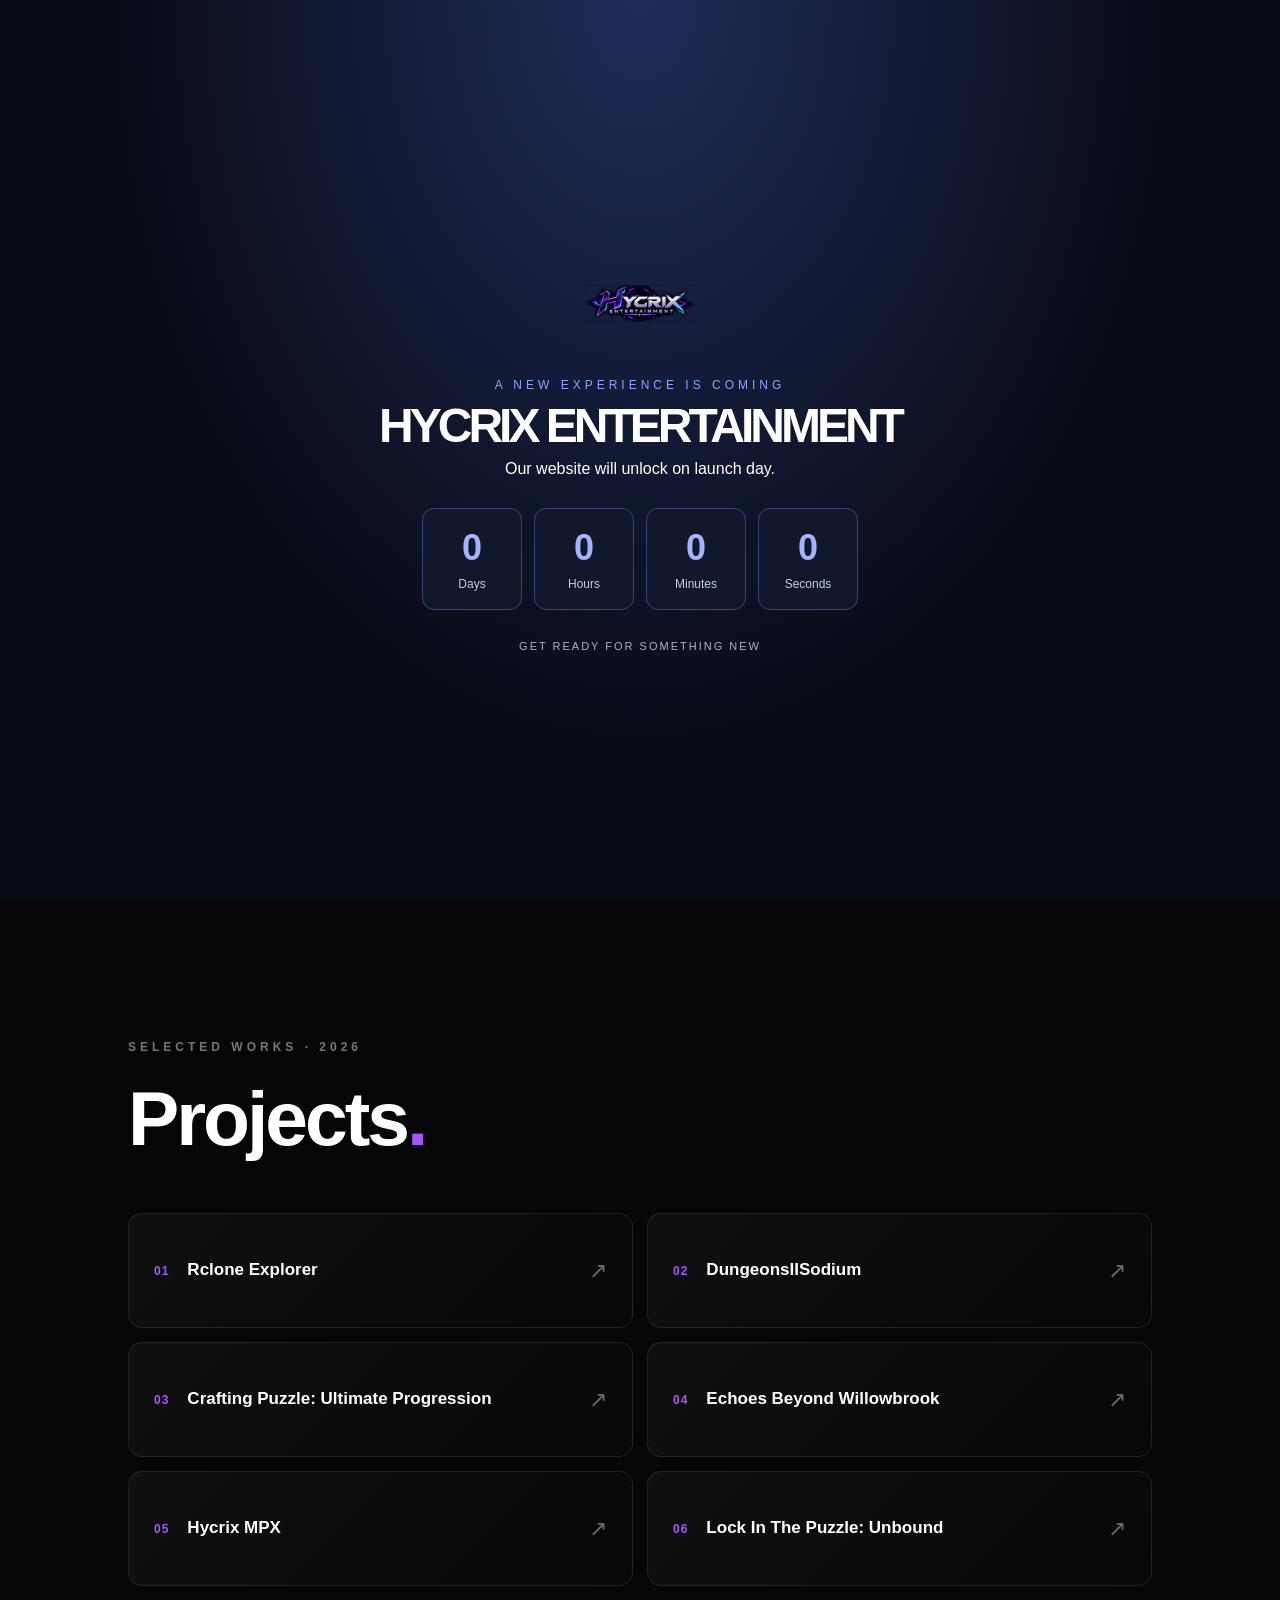
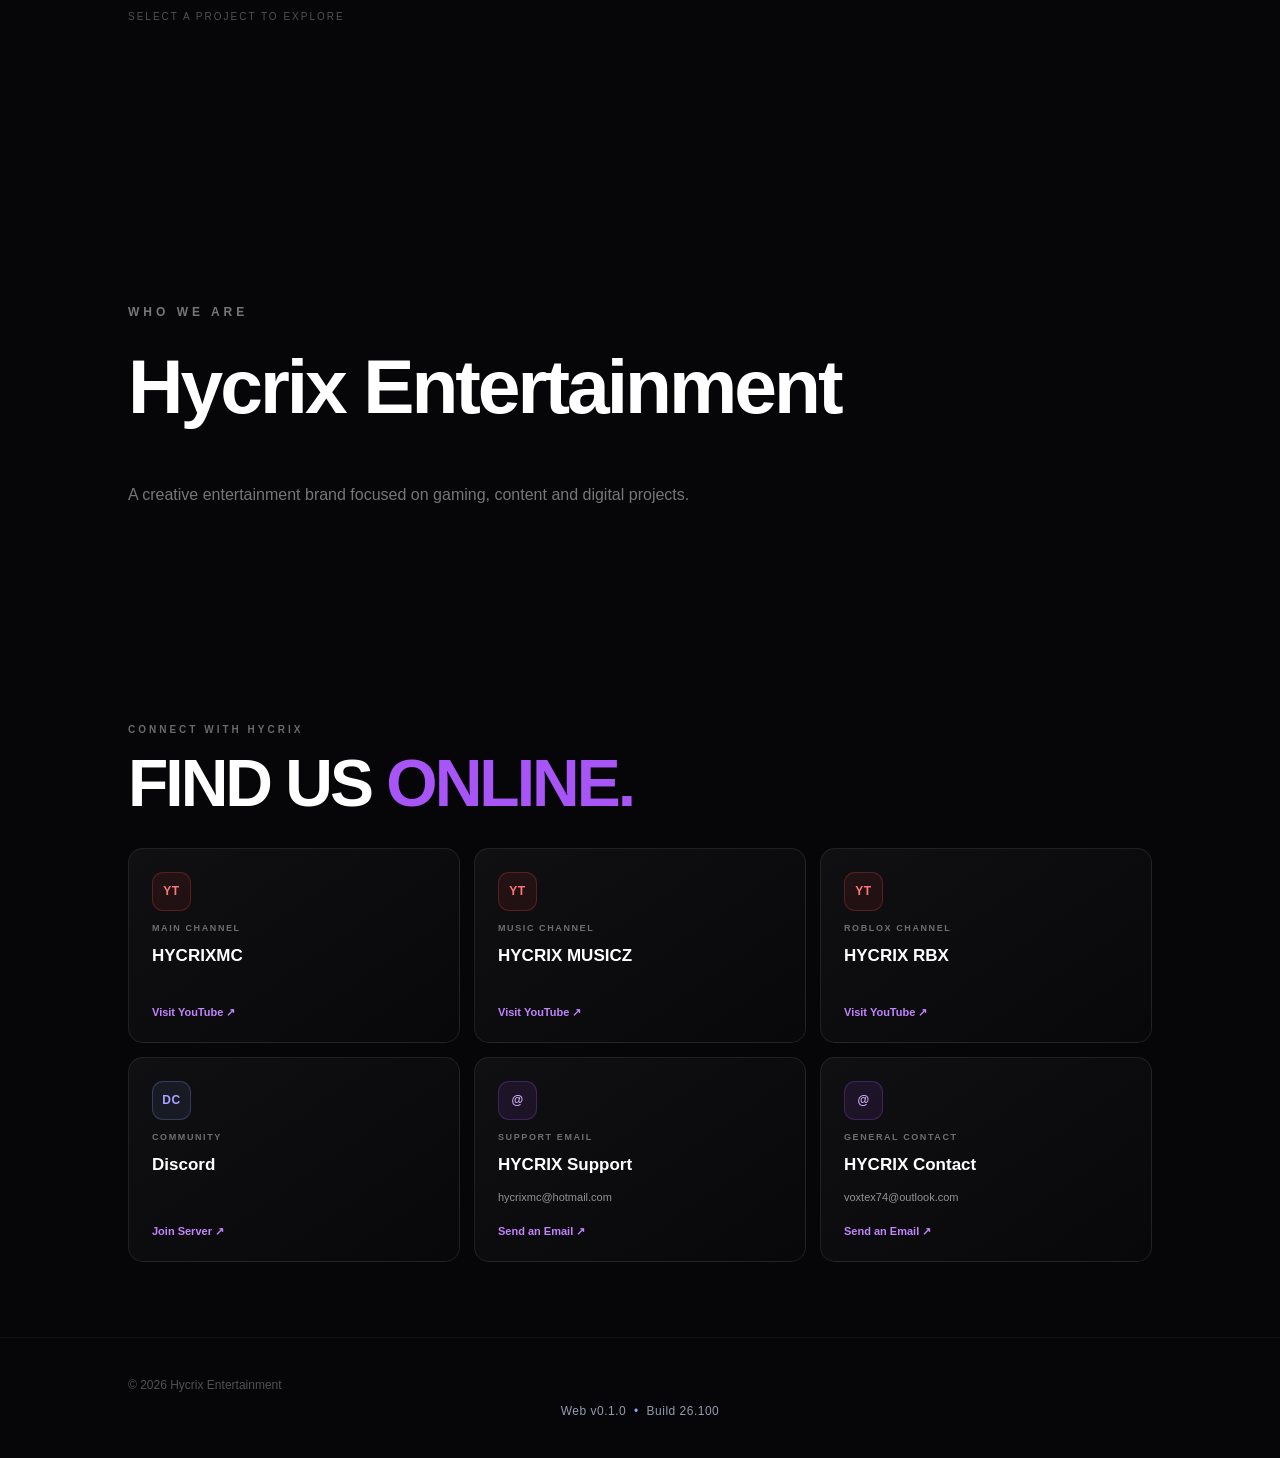
==== index.html @ 274ac45c "Add files via upload" ====
<!DOCTYPE html>
<html lang="vi">
<head>
    <meta charset="UTF-8">
    <meta name="viewport" content="width=device-width, initial-scale=1.0">

    <title>Hycrix Entertainment</title>

    <link rel="stylesheet" href="css/style.css">
</head>

<body>

<div id="comingSoon">
    <img src="assets/images/logo.png" alt="HYCRIX ENTERTAINMENT"
         class="launch-logo">

    <p class="launch-label">A NEW EXPERIENCE IS COMING</p>
    <h1>HYCRIX ENTERTAINMENT</h1>
    <p>Our website will unlock on launch day.</p>

    <div class="countdown">
        <div><strong id="days">0</strong><span>Days</span></div>
        <div><strong id="hours">0</strong><span>Hours</span></div>
        <div><strong id="minutes">0</strong><span>Minutes</span></div>
        <div><strong id="seconds">0</strong><span>Seconds</span></div>
    </div>

    <p class="launch-footer">GET READY FOR SOMETHING NEW</p>
</div>

<div id="mainWebsite" hidden>
    <!-- Đặt toàn bộ website hiện tại bên trong khu vực này -->
</div>


    <!-- Background effects -->
    <div class="background">
        <div class="glow glow-1"></div>
        <div class="glow glow-2"></div>
        <div class="noise"></div>
    </div>

    <!-- Navigation -->
<header class="navbar">

    <a href="index.html" class="logo">
        <img
            src="assets/images/logo.png"
            alt="Hycrix Entertainment">
    </a>

    <nav>

        <a href="index.html">
            Home
        </a>

        <!-- Minecraft: dropdown only, not a page -->
        <div class="dropdown">

            <button
                type="button"
                class="dropbtn"
                aria-label="Minecraft menu">

                Minecraft
                <span class="arrow"></span>

            </button>

            <div class="dropdown-menu">

                <a href="VorionMods.html">
                    Vorion Mods
                </a>

            </div>

        </div>


        <!-- Software -->
        <a href="software.html">
            Software
        </a>


        <!-- Updates -->
        <a href="updates.html">
            Updates
        </a>


        <!-- About -->
        <a href="about.html">
            About
        </a>

    </nav>

</header>
    <!-- Hero -->
    <main>
        <section id="home" class="hero">

            <div class="hero-content">
                <p class="eyebrow">WELCOME TO</p>

                <h1>
                    HYCRIX
                    <span>ENTERTAINMENT</span>
                </h1>

                <p class="description">
                    Gaming • Creativity • Entertainment
                </p>

                <div class="buttons">
                    <a href="#projects" class="button primary">
                        Explore Projects
                    </a>

                    <a href="#about" class="button secondary">
                        About Us
                    </a>
                </div>
            </div>

        </section>

        
<!-- PROJECTS -->
<section id="projects" class="section projects-section">

    <p class="eyebrow">SELECTED WORKS · 2026</p>
    <h2>Projects<span class="title-dot">.</span></h2>

    <div class="project-grid">

        <button class="project-card" data-project="rclone">
            <span class="project-number">01</span>
            <span class="project-name">Rclone Explorer</span>
            <span class="project-arrow">↗</span>
        </button>

        <button class="project-card" data-project="dungeons">
            <span class="project-number">02</span>
            <span class="project-name">DungeonsIISodium</span>
            <span class="project-arrow">↗</span>
        </button>

        <button class="project-card" data-project="crafting">
            <span class="project-number">03</span>
            <span class="project-name">Crafting Puzzle: Ultimate Progression</span>
            <span class="project-arrow">↗</span>
        </button>

        <button class="project-card" data-project="willowbrook">
            <span class="project-number">04</span>
            <span class="project-name">Echoes Beyond Willowbrook</span>
            <span class="project-arrow">↗</span>
        </button>

        <button class="project-card" data-project="mpx">
            <span class="project-number">05</span>
            <span class="project-name">Hycrix MPX</span>
            <span class="project-arrow">↗</span>
        </button>

        <button class="project-card" data-project="lockin">
            <span class="project-number">06</span>
            <span class="project-name">Lock In The Puzzle: Unbound</span>
            <span class="project-arrow">↗</span>
        </button>

    </div>

    <p class="projects-hint">SELECT A PROJECT TO EXPLORE</p>

</section>


<!-- PROJECT POPUP -->
<div class="project-modal" id="projectModal"
     role="dialog" aria-modal="true"
     aria-labelledby="modalTitle"
     aria-hidden="true">

    <div class="project-modal-backdrop" data-close-modal></div>

    <div class="project-modal-panel">

        <button class="modal-close" data-close-modal
                aria-label="Close popup">×</button>

        <p class="modal-eyebrow" id="modalCategory">PROJECT DETAILS</p>

        <h3 id="modalTitle">Project name</h3>

        <p class="modal-description" id="modalDescription"></p>

        <div class="modal-divider"></div>

        <div class="modal-meta">
            <div>
                <span class="meta-label">TYPE</span>
                <span id="modalType"></span>
            </div>

            <div>
                <span class="meta-label">PLATFORM / ENGINE</span>
                <span id="modalPlatform"></span>
            </div>

            <div>
                <span class="meta-label">STATUS</span>
                <span id="modalStatus">In Development</span>
            </div>
        </div>

        <span class="modal-index" id="modalIndex">PROJECT 01</span>

    </div>

</div>


        <!-- About -->
        <section id="about" class="section about">
            <p class="eyebrow">WHO WE ARE</p>
            <h2>Hycrix Entertainment</h2>

            <p>
                A creative entertainment brand focused on gaming,
                content and digital projects.
            </p>
        </section>
    </main>
    
<!-- HYCRIX CONTACT & SOCIALS -->
<section class="contact-section" id="contact">

    <p class="eyebrow">CONNECT WITH HYCRIX</p>

    <h2>FIND US <span>ONLINE.</span></h2>

    <div class="contact-grid">

        <!-- MAIN CHANNEL -->
        <a
            class="contact-card"
            href="https://youtube.com/@hycrixmc?si=md29jcOqGBr6cChn"
            target="_blank"
            rel="noopener noreferrer"
        >
            <span class="contact-icon youtube-icon">YT</span>
            <span class="contact-label">MAIN CHANNEL</span>
            <span class="contact-name">HYCRIXMC</span>
            <span class="contact-action">Visit YouTube ↗</span>
        </a>

        <!-- MUSIC CHANNEL -->
        <a
            class="contact-card"
            href="https://youtube.com/@hycrixentertainment?si=o8HbzakKLF0EpZo1"
            target="_blank"
            rel="noopener noreferrer"
        >
            <span class="contact-icon youtube-icon">YT</span>
            <span class="contact-label">MUSIC CHANNEL</span>
            <span class="contact-name">HYCRIX MUSICZ</span>
            <span class="contact-action">Visit YouTube ↗</span>
        </a>

        <!-- ROBLOX CHANNEL -->
        <a
            class="contact-card"
            href="https://youtube.com/@hycrixrbx?si=RKSZ7j05aLNaNm3u"
            target="_blank"
            rel="noopener noreferrer"
        >
            <span class="contact-icon youtube-icon">YT</span>
            <span class="contact-label">ROBLOX CHANNEL</span>
            <span class="contact-name">HYCRIX RBX</span>
            <span class="contact-action">Visit YouTube ↗</span>
        </a>

        <!-- DISCORD -->
        <a
            class="contact-card"
            href="https://discord.gg/eWwKj66mj"
            target="_blank"
            rel="noopener noreferrer"
        >
            <span class="contact-icon discord-icon">DC</span>
            <span class="contact-label">COMMUNITY</span>
            <span class="contact-name">Discord</span>
            <span class="contact-action">Join Server ↗</span>
        </a>

        <!-- SUPPORT EMAIL -->
        <a
            class="contact-card"
            href="mailto:hycrixmc@hotmail.com"
        >
            <span class="contact-icon email-icon">@</span>
            <span class="contact-label">SUPPORT EMAIL</span>
            <span class="contact-name">HYCRIX Support</span>
            <span class="contact-address">hycrixmc@hotmail.com</span>
            <span class="contact-action">Send an Email ↗</span>
        </a>

        <!-- GENERAL EMAIL -->
        <a
            class="contact-card"
            href="mailto:voxtex74@outlook.com"
        >
            <span class="contact-icon email-icon">@</span>
            <span class="contact-label">GENERAL CONTACT</span>
            <span class="contact-name">HYCRIX Contact</span>
            <span class="contact-address">voxtex74@outlook.com</span>
            <span class="contact-action">Send an Email ↗</span>
        </a>

    </div>

</section>


    <footer>
        © 2026 Hycrix Entertainment
        
<p class="web-version">
    Web v0.1.0 <span>•</span> Build 26.100
</p>

    </footer>
    <script src="js/config.js"></script>
    <script src="js/script.js"></script>
    <script src="js/projects.js"></script>
</body>
</html>
---- css/style.css ----
/* =========================
   RESET
========================= */

* {
    margin: 0;
    padding: 0;
    box-sizing: border-box;
}

html {
    scroll-behavior: smooth;
}

body {
    font-family: Arial, Helvetica, sans-serif;
    background: #060608;
    color: white;
    overflow-x: hidden;
}


/* =========================
   BACKGROUND
========================= */

.background {
    position: fixed;
    inset: 0;
    z-index: -1;
    overflow: hidden;

    background:
        radial-gradient(
            circle at 20% 20%,
            rgba(70, 80, 255, 0.14),
            transparent 35%
        ),
        radial-gradient(
            circle at 80% 70%,
            rgba(150, 50, 255, 0.10),
            transparent 35%
        ),
        #060608;
}

.glow {
    position: absolute;
    width: 500px;
    height: 500px;
    border-radius: 50%;
    filter: blur(140px);
    opacity: 0.12;
}

.glow-1 {
    top: -200px;
    left: -150px;
    background: #4c5cff;
}

.glow-2 {
    right: -200px;
    bottom: -200px;
    background: #a855f7;
}


/* =========================
   NAVBAR
========================= */

.navbar {
    position: fixed;
    top: 0;
    left: 0;
    right: 0;

    height: 80px;

    display: flex;
    align-items: center;
    justify-content: space-between;

    padding: 0 7%;

    background: rgba(6, 6, 8, 0.65);
    backdrop-filter: blur(20px);

    border-bottom: 1px solid rgba(255,255,255,0.06);

    z-index: 100;
}

.logo {
    display: flex;
    align-items: center;

    width: 115px;
    height: 50px;

    text-decoration: none;
}

.logo img {
    display: block;

    width: 115px;
    height: auto;

    max-height: 50px;

    object-fit: contain;
}

nav {
    display: flex;
    gap: 35px;
}
.dropdown {
    position: relative;
}

.dropdown-menu {
    display: none !important;

    position: absolute;
    top: calc(100% + 10px);
    left: 50%;
    transform: translateX(-50%);

    width: 160px;
    padding: 6px;

    background: rgba(10, 10, 15, 0.97);
    border: 1px solid rgba(255,255,255,0.08);
    border-radius: 10px;

    backdrop-filter: blur(20px);
    z-index: 9999;
}

.dropdown:hover > .dropdown-menu {
    display: block !important;
}

.dropdown-menu a {
    display: block !important;
    padding: 10px 12px;

    color: rgba(255,255,255,0.7);
    text-decoration: none;
    border-radius: 6px;
}

.dropdown-menu a:hover {
    color: white;
    background: rgba(255,255,255,0.08);
}

.dropbtn {
    appearance: none;
    -webkit-appearance: none;

    border: 0;
    background: transparent;

    color: rgba(255,255,255,0.65);

    font-family: inherit;
    font-size: 14px;
    font-weight: inherit;

    padding: 0;
    margin: 0;

    cursor: pointer;

    display: flex;
    align-items: center;
    gap: 6px;

    transition: 0.25s;
}

.dropbtn:hover {
    color: white;
}

nav a {
    color: rgba(255,255,255,0.65);
    text-decoration: none;
    font-size: 14px;

    transition: 0.25s;
}

nav a:hover {
    color: white;
}


/* =========================
   HERO
========================= */

.hero {
    min-height: 100vh;

    display: flex;
    align-items: center;

    padding: 120px 10% 80px;
}

.hero-content {
    width: 100%;
    max-width: 1200px;
}

.eyebrow {
    color: rgba(255,255,255,0.45);
    font-size: 12px;
    font-weight: 700;
    letter-spacing: 4px;
    margin-bottom: 20px;
}

h1 {
    font-size: clamp(55px, 8vw, 120px);
    line-height: 0.9;
    letter-spacing: -4px;
    font-weight: 900;
    white-space: nowrap;
}
h1 span {
    display: block;

    background: linear-gradient(
        90deg,
        #ffffff,
        #8d91ff,
        #c084fc
    );

    -webkit-background-clip: text;
    background-clip: text;
    -webkit-text-fill-color: transparent;
}

.description {
    margin-top: 30px;

    font-size: 18px;
    color: rgba(255,255,255,0.5);
}


/* =========================
   BUTTONS
========================= */

.buttons {
    display: flex;
    gap: 14px;
    margin-top: 40px;
}

.button {
    padding: 14px 24px;
    border-radius: 10px;

    text-decoration: none;
    font-size: 14px;
    font-weight: 700;

    transition: 0.25s;
}

.primary {
    color: white;
    background: rgba(255,255,255,0.12);
    border: 1px solid rgba(255,255,255,0.15);
}

.primary:hover {
    background: rgba(255,255,255,0.2);
    transform: translateY(-2px);
}

.secondary {
    color: rgba(255,255,255,0.65);
    border: 1px solid rgba(255,255,255,0.08);
}

.secondary:hover {
    color: white;
    border-color: rgba(255,255,255,0.2);
}


/* =========================
   SECTIONS
========================= */

.section {
    padding: 140px 10%;
}

h2 {
    font-size: clamp(40px, 6vw, 80px);
    margin-bottom: 50px;
    letter-spacing: -3px;
}


/* =========================
   CARDS
========================= */

.cards {
    display: grid;
    grid-template-columns: repeat(3, 1fr);
    gap: 20px;
}

.card {
    min-height: 220px;

    padding: 30px;

    border-radius: 20px;

    background: rgba(255,255,255,0.035);
    border: 1px solid rgba(255,255,255,0.07);

    backdrop-filter: blur(15px);

    transition: 0.3s;
}

.card:hover {
    transform: translateY(-6px);

    background: rgba(255,255,255,0.06);

    border-color: rgba(255,255,255,0.15);
}

.card h3 {
    font-size: 22px;
    margin-bottom: 10px;
}

.card p,
.about p {
    color: rgba(255,255,255,0.45);
    line-height: 1.7;
}


/* =========================
   FOOTER
========================= */

footer {
    padding: 40px 10%;
    color: rgba(255,255,255,0.3);
    font-size: 12px;
    border-top: 1px solid rgba(255,255,255,0.05);
}


/* =========================
   MOBILE
========================= */

@media (max-width: 700px) {

    .navbar {
        height: 70px;
        padding: 0 6%;
    }

    .logo {
        font-size: 16px;
    }

    .logo span {
        font-size: 7px;
        letter-spacing: 3px;
    }

    nav {
        display: none;
    }

    .hero {
        min-height: 100vh;
        padding: 110px 7% 70px;
        align-items: center;
    }

    .hero-content {
        width: 100%;
    }

    h1 {
        font-size: clamp(45px, 14vw, 80px);
        line-height: 0.92;
        letter-spacing: -3px;
        white-space: normal;
    }

    h1 span {
        margin-top: 5px;
    }

    .description {
        font-size: 15px;
        margin-top: 25px;
    }

    .buttons {
        flex-direction: column;
        align-items: stretch;
        margin-top: 30px;
    }

    .button {
        text-align: center;
    }

    .section {
        padding: 100px 7%;
    }

    h2 {
        font-size: 45px;
        letter-spacing: -2px;
    }

    .cards {
        grid-template-columns: 1fr;
    }
}
/* =========================
   MINECRAFT DROPDOWN
========================= */

.dropdown {
    position: relative;
}

.dropbtn {
    display: flex;
    align-items: center;
    gap: 6px;
}

.dropbtn .arrow {
    width: 6px;
    height: 6px;

    border-right: 1px solid rgba(255,255,255,0.55);
    border-bottom: 1px solid rgba(255,255,255,0.55);

    transform: rotate(45deg);
    margin-top: -3px;

    transition: 0.25s ease;
}

/* Ẩn Vorion Mods mặc định */
.dropdown-menu {
    display: none;

    position: absolute;
    top: calc(100% + 12px);
    left: 50%;
    transform: translateX(-50%);

    width: 160px;
    padding: 7px;

    background: rgba(10, 10, 15, 0.96);
    border: 1px solid rgba(255,255,255,0.08);
    border-radius: 12px;

    backdrop-filter: blur(20px);
}

/* Rê chuột Minecraft mới hiện */
.dropdown:hover .dropdown-menu {
    display: block;
}

/* Vorion Mods */
.dropdown-menu a {
    display: block;

    padding: 10px 12px;

    color: rgba(255,255,255,0.65);
    text-decoration: none;

    border-radius: 7px;
    font-size: 13px;
}

.dropdown-menu a:hover {
    color: white;
    background: rgba(255,255,255,0.07);
}
/* Minecraft arrow */

.dropbtn .arrow {
    width: 6px;
    height: 6px;

    border-right: 1px solid rgba(255,255,255,0.55);
    border-bottom: 1px solid rgba(255,255,255,0.55);

    transform: rotate(45deg);
    margin-top: -3px;

    transition: transform 0.25s ease;
}

.dropdown:hover .dropbtn .arrow {
    transform: rotate(225deg);
}
/* =========================
   LEAK
========================= */

.leak-section {
    padding-top: 40px;
}

.leak-card {
    min-height: 180px;
}

.leak-card h3 {
    margin-bottom: 10px;
}
/* =========================
   HYCRIX MAINTENANCE MODE
========================= */

.maintenance-screen {
    position: fixed;
    inset: 0;

    display: flex;
    align-items: center;
    justify-content: center;

    overflow: hidden;

    background:
        radial-gradient(
            circle at 15% 20%,
            rgba(70, 80, 255, 0.14),
            transparent 32%
        ),
        radial-gradient(
            circle at 85% 75%,
            rgba(170, 70, 255, 0.12),
            transparent 32%
        ),
        #060608;

    color: white;

    z-index: 99999;
}


/* Background grid */

.maintenance-grid {
    position: absolute;
    inset: 0;

    opacity: 0.035;

    background-image:
        linear-gradient(
            rgba(255,255,255,0.3) 1px,
            transparent 1px
        ),
        linear-gradient(
            90deg,
            rgba(255,255,255,0.3) 1px,
            transparent 1px
        );

    background-size: 60px 60px;

    mask-image: linear-gradient(
        to bottom,
        black,
        transparent 90%
    );

    pointer-events: none;
}


/* Glow */

.maintenance-glow {
    position: absolute;

    width: 500px;
    height: 500px;

    border-radius: 50%;

    filter: blur(150px);

    opacity: 0.14;

    pointer-events: none;
}

.glow-left {
    left: -250px;
    top: 10%;

    background: #5865ff;
}

.glow-right {
    right: -250px;
    bottom: 0;

    background: #a855f7;
}


/* Main */

.maintenance-content {
    position: relative;

    width: min(90%, 800px);

    text-align: center;

    animation: maintenance-enter 0.9s ease forwards;
}


/* Logo */

.maintenance-logo {
    margin-bottom: 38px;

    font-size: 18px;

    font-weight: 900;

    letter-spacing: 4px;
}

.maintenance-logo span {
    display: block;

    margin-top: 6px;

    font-size: 8px;

    letter-spacing: 5px;

    opacity: 0.3;
}


/* Loader */

.maintenance-loader {
    position: relative;

    width: 74px;
    height: 74px;

    margin: 0 auto 32px;
}

.loader-ring {
    position: absolute;

    inset: 0;

    border: 1px solid rgba(255,255,255,0.1);

    border-top-color: rgba(255,255,255,0.8);

    border-radius: 50%;

    animation: loader-spin 2s linear infinite;
}

.ring-two {
    inset: 9px;

    border-top-color: rgba(150,140,255,0.7);

    animation-direction: reverse;

    animation-duration: 1.4s;
}

.loader-core {
    position: absolute;

    width: 8px;
    height: 8px;

    top: 50%;
    left: 50%;

    transform: translate(-50%, -50%);

    border-radius: 50%;

    background: white;

    box-shadow:
        0 0 18px rgba(255,255,255,0.8);
}


/* Label */

.maintenance-label {
    margin-bottom: 18px;

    color: rgba(255,255,255,0.32);

    font-size: 10px;

    font-weight: 700;

    letter-spacing: 5px;
}


/* Heading */

.maintenance-content h1 {
    margin: 0;

    font-size: clamp(55px, 8vw, 100px);

    line-height: 0.9;

    letter-spacing: -5px;

    font-weight: 900;
}

.maintenance-content h1 span {
    background: linear-gradient(
        90deg,
        #ffffff,
        #969aff,
        #c084fc
    );

    -webkit-background-clip: text;
    background-clip: text;
    -webkit-text-fill-color: transparent;
}


/* Description */

.maintenance-description {
    margin-top: 30px;

    color: rgba(255,255,255,0.42);

    font-size: 15px;

    line-height: 1.7;
}


/* Status */

.maintenance-status {
    display: inline-flex;

    align-items: center;

    gap: 9px;

    margin-top: 28px;

    padding: 9px 15px;

    border: 1px solid rgba(255,255,255,0.07);

    border-radius: 100px;

    background: rgba(255,255,255,0.035);

    color: rgba(255,255,255,0.4);

    font-size: 9px;

    letter-spacing: 2px;
}

.status-dot {
    width: 6px;
    height: 6px;

    border-radius: 50%;

    background: #969aff;

    box-shadow:
        0 0 12px rgba(150,154,255,0.8);

    animation: status-pulse 1.6s ease-in-out infinite;
}


/* Progress */

.maintenance-progress {
    width: min(90%, 420px);

    margin: 30px auto 0;
}

.progress-info {
    display: flex;

    justify-content: space-between;

    margin-bottom: 8px;

    color: rgba(255,255,255,0.22);

    font-size: 8px;

    letter-spacing: 2px;
}

.progress-bar {
    width: 100%;
    height: 2px;

    overflow: hidden;

    background: rgba(255,255,255,0.07);
}

.progress-fill {
    width: 55%;
    height: 100%;

    background: linear-gradient(
        90deg,
        #777cff,
        #c084fc
    );

    animation: progress-pulse 2.5s ease-in-out infinite;
}


/* Footer */

.maintenance-footer {
    position: absolute;

    bottom: 25px;

    left: 0;
    right: 0;

    text-align: center;

    color: rgba(255,255,255,0.18);

    font-size: 8px;

    letter-spacing: 3px;
}

.maintenance-footer span {
    margin: 0 8px;

    opacity: 0.5;
}


/* Animations */

@keyframes loader-spin {
    from {
        transform: rotate(0deg);
    }

    to {
        transform: rotate(360deg);
    }
}

@keyframes status-pulse {
    0%, 100% {
        opacity: 0.3;
        transform: scale(0.8);
    }

    50% {
        opacity: 1;
        transform: scale(1.15);
    }
}

@keyframes progress-pulse {
    0%, 100% {
        opacity: 0.5;
    }

    50% {
        opacity: 1;
    }
}

@keyframes maintenance-enter {
    from {
        opacity: 0;
        transform: translateY(18px);
    }

    to {
        opacity: 1;
        transform: translateY(0);
    }

}  
  @media (max-width: 700px) {

    .maintenance-logo {
        margin-bottom: 30px;
    }

    .maintenance-loader {
        width: 62px;
        height: 62px;
        margin-bottom: 28px;
    }

    .maintenance-content h1 {
        font-size: clamp(48px, 14vw, 70px);
        letter-spacing: -3px;
    }

    .maintenance-description {
        font-size: 14px;
    }

    .maintenance-progress {
        width: 85%;
    }

    .maintenance-footer {
        font-size: 7px;
    }
  }

/* =========================
   PROJECT SHOWCASE
========================= */

.projects-section {
    position: relative;
}

.title-dot {
    color: #a855f7;
}

.project-grid {
    display: grid;
    grid-template-columns: repeat(2, minmax(0, 1fr));
    gap: 14px;
}

.project-card {
    position: relative;
    display: flex;
    align-items: center;
    gap: 18px;

    width: 100%;
    min-height: 115px;
    padding: 25px;

    color: #fff;
    text-align: left;
    font: inherit;

    background:
        linear-gradient(135deg,
        rgba(255,255,255,.045),
        rgba(255,255,255,.012));

    border: 1px solid rgba(255,255,255,.09);
    border-radius: 14px;

    cursor: pointer;
    overflow: hidden;

    transition:
        transform .25s ease,
        border-color .25s ease,
        background .25s ease,
        box-shadow .25s ease;
}

.project-card::before {
    content: "";
    position: absolute;
    inset: 0 auto 0 0;
    width: 3px;
    background: #a855f7;
    transform: scaleY(0);
    transform-origin: bottom;
    transition: transform .25s ease;
}

.project-card:hover {
    transform: translateY(-4px);
    border-color: rgba(168,85,247,.5);
    background: rgba(168,85,247,.055);
    box-shadow: 0 12px 35px rgba(0,0,0,.2);
}

.project-card:hover::before {
    transform: scaleY(1);
}

.project-number {
    color: #a855f7;
    font-size: 12px;
    font-weight: 700;
    letter-spacing: 1px;
    flex-shrink: 0;
}

.project-name {
    flex: 1;
    font-size: 17px;
    font-weight: 700;
    line-height: 1.45;
}

.project-arrow {
    color: rgba(255,255,255,.4);
    font-size: 22px;
    transition: color .2s, transform .2s;
}

.project-card:hover .project-arrow {
    color: #c084fc;
    transform: translate(3px, -3px);
}

.projects-hint {
    margin-top: 25px;
    color: rgba(255,255,255,.3);
    font-size: 10px;
    letter-spacing: 2px;
}


/* =========================
   PROJECT MODAL
========================= */

.project-modal {
    position: fixed;
    inset: 0;
    z-index: 9999;

    display: flex;
    align-items: center;
    justify-content: center;

    padding: 20px;

    opacity: 0;
    visibility: hidden;
    pointer-events: none;

    transition: opacity .25s, visibility .25s;
}

.project-modal.active {
    opacity: 1;
    visibility: visible;
    pointer-events: auto;
}

.project-modal-backdrop {
    position: absolute;
    inset: 0;
    background: rgba(0,0,0,.8);
    backdrop-filter: blur(10px);
    -webkit-backdrop-filter: blur(10px);
}

.project-modal-panel {
    position: relative;
    z-index: 1;

    width: 100%;
    max-width: 650px;
    max-height: 90vh;
    overflow-y: auto;

    padding: 42px;

    background:
        radial-gradient(ellipse at top right,
        rgba(126,34,206,.14), transparent 55%),
        #0b0b0e;

    border: 1px solid rgba(168,85,247,.3);
    border-radius: 18px;

    box-shadow: 0 25px 100px rgba(0,0,0,.6);

    transform: translateY(15px) scale(.98);
    transition: transform .25s ease;
}

.project-modal.active .project-modal-panel {
    transform: translateY(0) scale(1);
}

.modal-close {
    position: absolute;
    top: 15px;
    right: 18px;

    width: 38px;
    height: 38px;

    color: rgba(255,255,255,.7);
    font-size: 27px;

    background: rgba(255,255,255,.05);
    border: 1px solid rgba(255,255,255,.1);
    border-radius: 10px;

    cursor: pointer;
}

.modal-close:hover {
    color: #fff;
    border-color: #a855f7;
}

.modal-eyebrow {
    margin-bottom: 17px;
    color: #c084fc;
    font-size: 10px;
    font-weight: 700;
    letter-spacing: 2px;
}

.project-modal-panel h3 {
    margin: 0 35px 20px 0;
    color: #fff;
    font-size: clamp(28px, 5vw, 42px);
    line-height: 1.15;
    letter-spacing: -1px;
}

.modal-description {
    color: rgba(255,255,255,.62);
    font-size: 15px;
    line-height: 1.8;
}

.modal-divider {
    height: 1px;
    margin: 30px 0;
    background: rgba(255,255,255,.1);
}

.modal-meta {
    display: grid;
    gap: 22px;
}

.modal-meta > div {
    display: grid;
    gap: 7px;
}

.meta-label {
    color: rgba(255,255,255,.35);
    font-size: 10px;
    font-weight: 700;
    letter-spacing: 1.5px;
}

.modal-meta > div > span:last-child {
    color: rgba(255,255,255,.85);
    font-size: 14px;
    line-height: 1.5;
}

.modal-index {
    display: block;
    margin-top: 35px;
    color: rgba(255,255,255,.2);
    font-size: 10px;
    font-weight: 700;
    letter-spacing: 2px;
}


/* MOBILE */

@media (max-width: 700px) {
    .project-grid {
        grid-template-columns: 1fr;
        gap: 10px;
    }

    .project-card {
        min-height: 92px;
        padding: 20px;
        gap: 13px;
    }

    .project-name {
        font-size: 15px;
    }

    .project-modal-panel {
        padding: 32px 24px;
    }
}

@media (prefers-reduced-motion: reduce) {
    .project-card,
    .project-modal,
    .project-modal-panel {
        transition: none;
    }
}

/* ========================================
   HYCRIX CONTACT & SOCIALS
======================================== */

.contact-section {
    padding: 75px 10%;
}

.contact-section > .eyebrow {
    margin-bottom: 15px;
    color: rgba(255, 255, 255, .4);
    font-size: 10px;
    font-weight: 700;
    letter-spacing: 3px;
}

.contact-section h2 {
    margin: 0 0 32px;
    color: #fff;
    font-size: clamp(36px, 6vw, 66px);
    font-weight: 900;
    line-height: 1;
    letter-spacing: -3px;
}

.contact-section h2 span {
    color: #a855f7;
}

.contact-grid {
    display: grid;
    grid-template-columns: repeat(3, minmax(0, 1fr));
    gap: 14px;
}

.contact-card {
    position: relative;
    display: flex;
    flex-direction: column;
    align-items: flex-start;
    gap: 12px;
    min-width: 0;
    min-height: 195px;
    padding: 23px;
    overflow: hidden;

    color: #fff;
    text-decoration: none;

    background:
        linear-gradient(
            145deg,
            rgba(255, 255, 255, .045),
            rgba(255, 255, 255, .01)
        );

    border: 1px solid rgba(255, 255, 255, .09);
    border-radius: 15px;

    transition:
        transform .25s ease,
        border-color .25s ease,
        background .25s ease;
}

.contact-card:hover {
    transform: translateY(-4px);
    border-color: rgba(168, 85, 247, .55);
    background: rgba(168, 85, 247, .045);
}

.contact-icon {
    display: flex;
    align-items: center;
    justify-content: center;
    width: 39px;
    height: 39px;
    flex-shrink: 0;

    border: 1px solid rgba(168, 85, 247, .25);
    border-radius: 11px;

    background: rgba(168, 85, 247, .09);
    color: #d8b4fe;

    font-size: 12px;
    font-weight: 900;
    letter-spacing: .5px;
}

.youtube-icon {
    color: #ff7777;
    border-color: rgba(255, 70, 70, .25);
    background: rgba(255, 50, 50, .08);
}

.discord-icon {
    color: #aaa3ff;
    border-color: rgba(114, 137, 218, .3);
    background: rgba(114, 137, 218, .1);
}

.email-icon {
    color: #d8b4fe;
}

.contact-label {
    color: rgba(255, 255, 255, .4);
    font-size: 9px;
    font-weight: 700;
    letter-spacing: 1.6px;
}

.contact-name {
    overflow-wrap: anywhere;
    color: #fff;
    font-size: 17px;
    font-weight: 800;
    line-height: 1.35;
}

.contact-address {
    overflow-wrap: anywhere;
    color: rgba(255, 255, 255, .55);
    font-size: 11px;
    line-height: 1.5;
}

.contact-action {
    margin-top: auto;
    padding-top: 8px;
    color: #c084fc;
    font-size: 11px;
    font-weight: 700;
}

/* TABLET */

@media (max-width: 900px) {
    .contact-grid {
        grid-template-columns: repeat(2, minmax(0, 1fr));
    }
}

/* MOBILE */

@media (max-width: 600px) {
    .contact-section {
        padding: 55px 7%;
    }

    .contact-section h2 {
        font-size: clamp(35px, 10vw, 48px);
        letter-spacing: -2px;
    }

    .contact-grid {
        grid-template-columns: minmax(0, 1fr);
        gap: 12px;
    }

    .contact-card {
        min-height: 175px;
        padding: 21px;
    }
}

/* FIX: Minecraft dropdown stays open */
.dropdown {
    position: relative;
}

.dropdown-menu {
    top: 100%;
    margin-top: 0;
    z-index: 9999;
}

/* Desktop: keep menu open while moving into submenu */
@media (hover: hover) and (pointer: fine) {
    .dropdown:hover .dropdown-menu,
    .dropdown:focus-within .dropdown-menu {
        display: block;
        visibility: visible;
        opacity: 1;
        pointer-events: auto;
    }
}

/* Touch devices: submenu remains accessible by tapping */
.dropdown:focus-within .dropdown-menu {
    visibility: visible;
    opacity: 1;
    pointer-events: auto;
}

/* Website version */
.web-version {
    margin-top: 12px;
    font-size: 12px;
    color: #929bb0;
    letter-spacing: 0.5px;
    text-align: center;
}

.web-version span {
    color: #91a2ff;
    padding: 0 4px;
}

#comingSoon {
    position: fixed;
    inset: 0;
    z-index: 99999;
    min-height: 100vh;
    display: flex;
    flex-direction: column;
    align-items: center;
    justify-content: center;
    padding: 24px;
    box-sizing: border-box;
    text-align: center;
    color: #fff;
    background:
        radial-gradient(ellipse at top, #202c59 0%, transparent 60%),
        #080b16;
}

#comingSoon[hidden],
#mainWebsite[hidden] {
    display: none !important;
}

.launch-logo {
    width: 110px;
    height: 110px;
    object-fit: contain;
    margin-bottom: 20px;
}

.launch-label {
    color: #91a2ff;
    letter-spacing: 4px;
    font-size: 12px;
}

#comingSoon h1 {
    font-size: clamp(26px, 6vw, 48px);
    margin: 12px 0;
}

.countdown {
    display: grid;
    grid-template-columns: repeat(4, minmax(60px, 100px));
    gap: 12px;
    margin: 30px 0;
}

.countdown div {
    padding: 18px 8px;
    border: 1px solid #354477;
    border-radius: 12px;
    background: #11182c;
}

.countdown strong,
.countdown span {
    display: block;
}

.countdown strong {
    font-size: clamp(24px, 5vw, 36px);
    color: #a6b3ff;
}

.countdown span {
    margin-top: 8px;
    font-size: 12px;
    color: #c4cbe0;
}

.launch-footer {
    color: #aab3c5;
    letter-spacing: 2px;
    font-size: 11px;
}

@media (max-width: 380px) {
    .countdown {
        gap: 6px;
        grid-template-columns: repeat(4, minmax(0, 1fr));
    }

    .countdown div {
        padding: 14px 4px;
    }
}
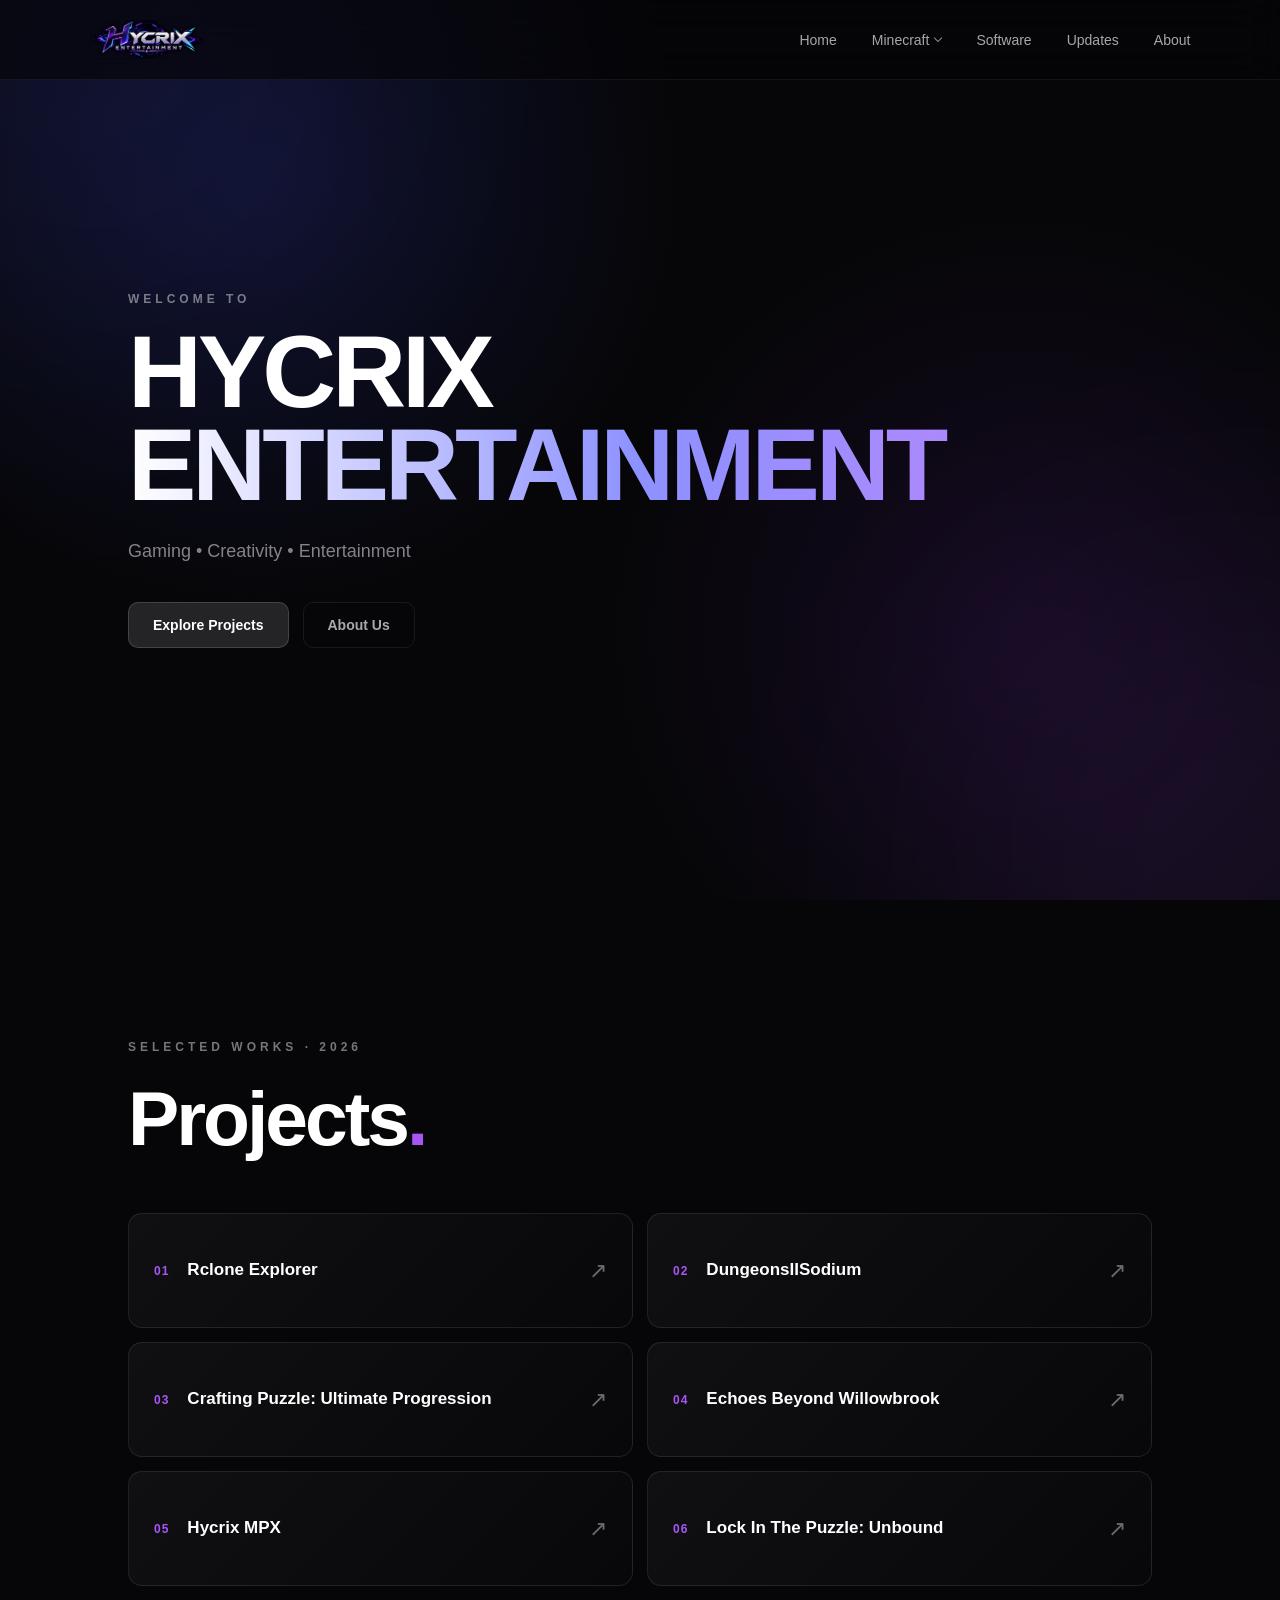
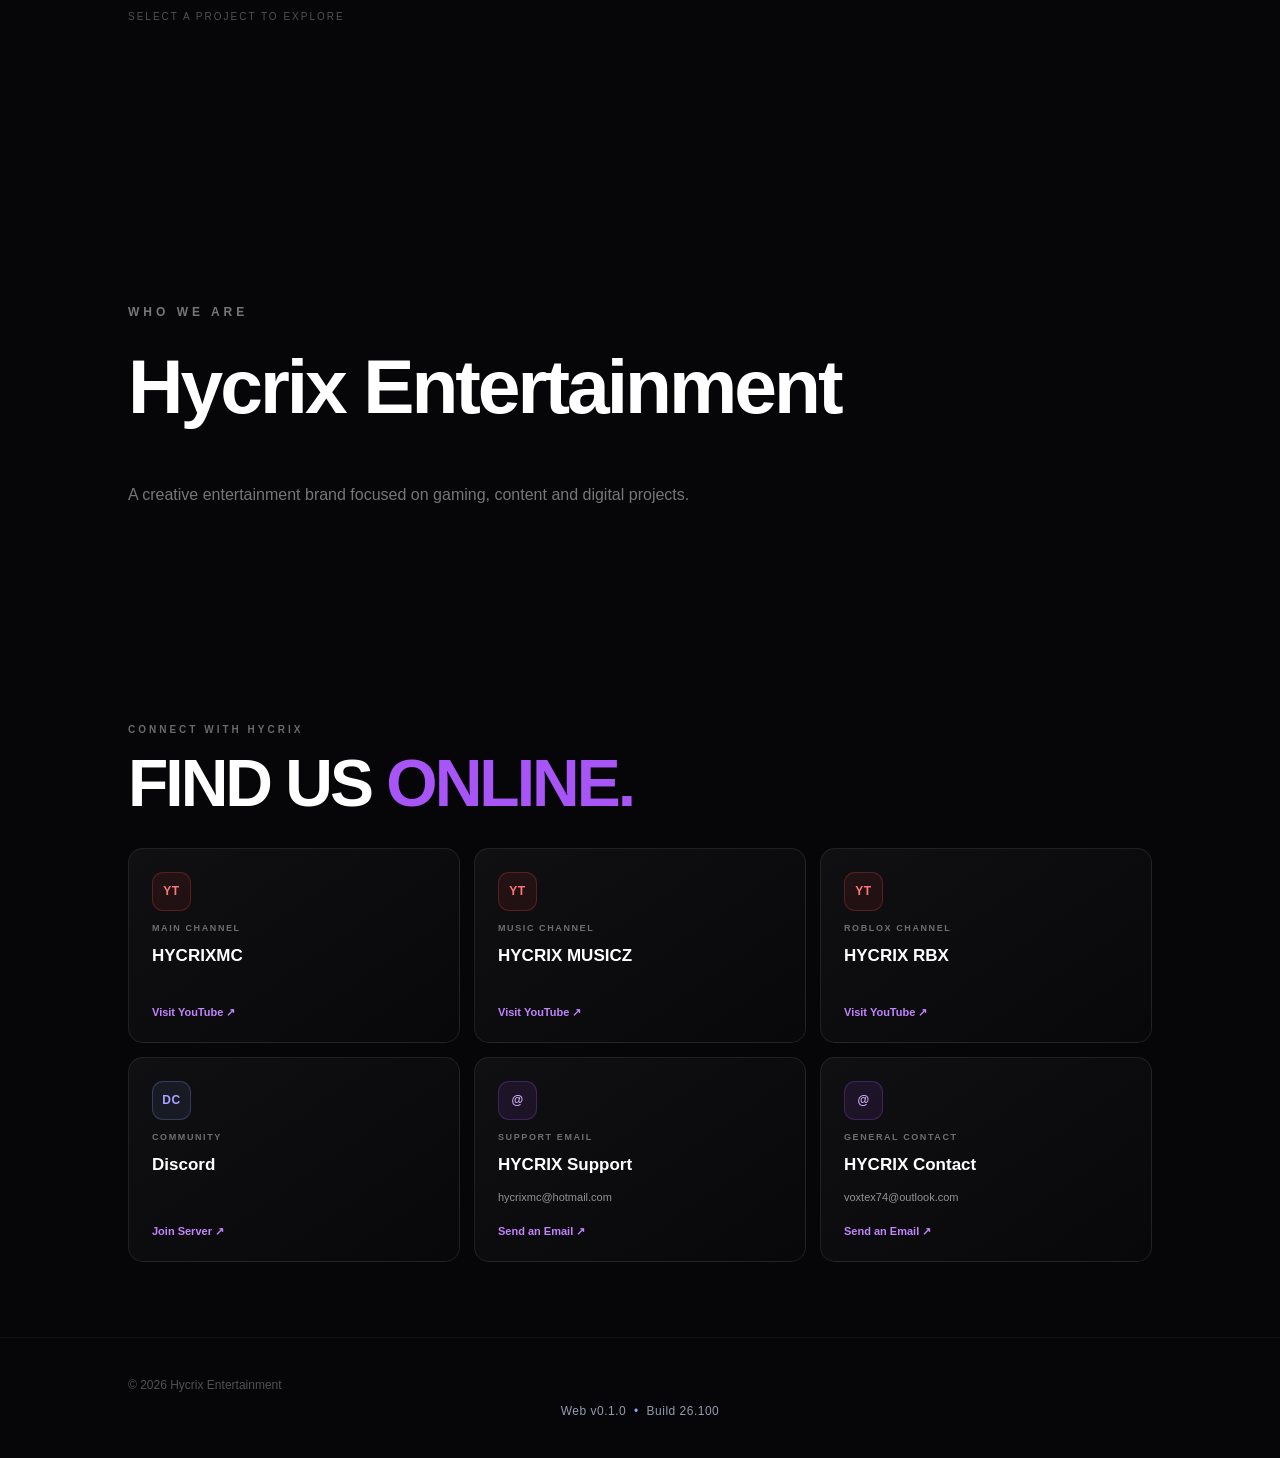
==== commit 572ab559: "Add launch.js script with defer attribute" ====
--- a/index.html
+++ b/index.html
@@ -339,6 +339,7 @@
     <script src="js/config.js"></script>
     <script src="js/script.js"></script>
     <script src="js/projects.js"></script>
+    <script src="js/launch.js" defer></script>
 </body>
 </html>
 
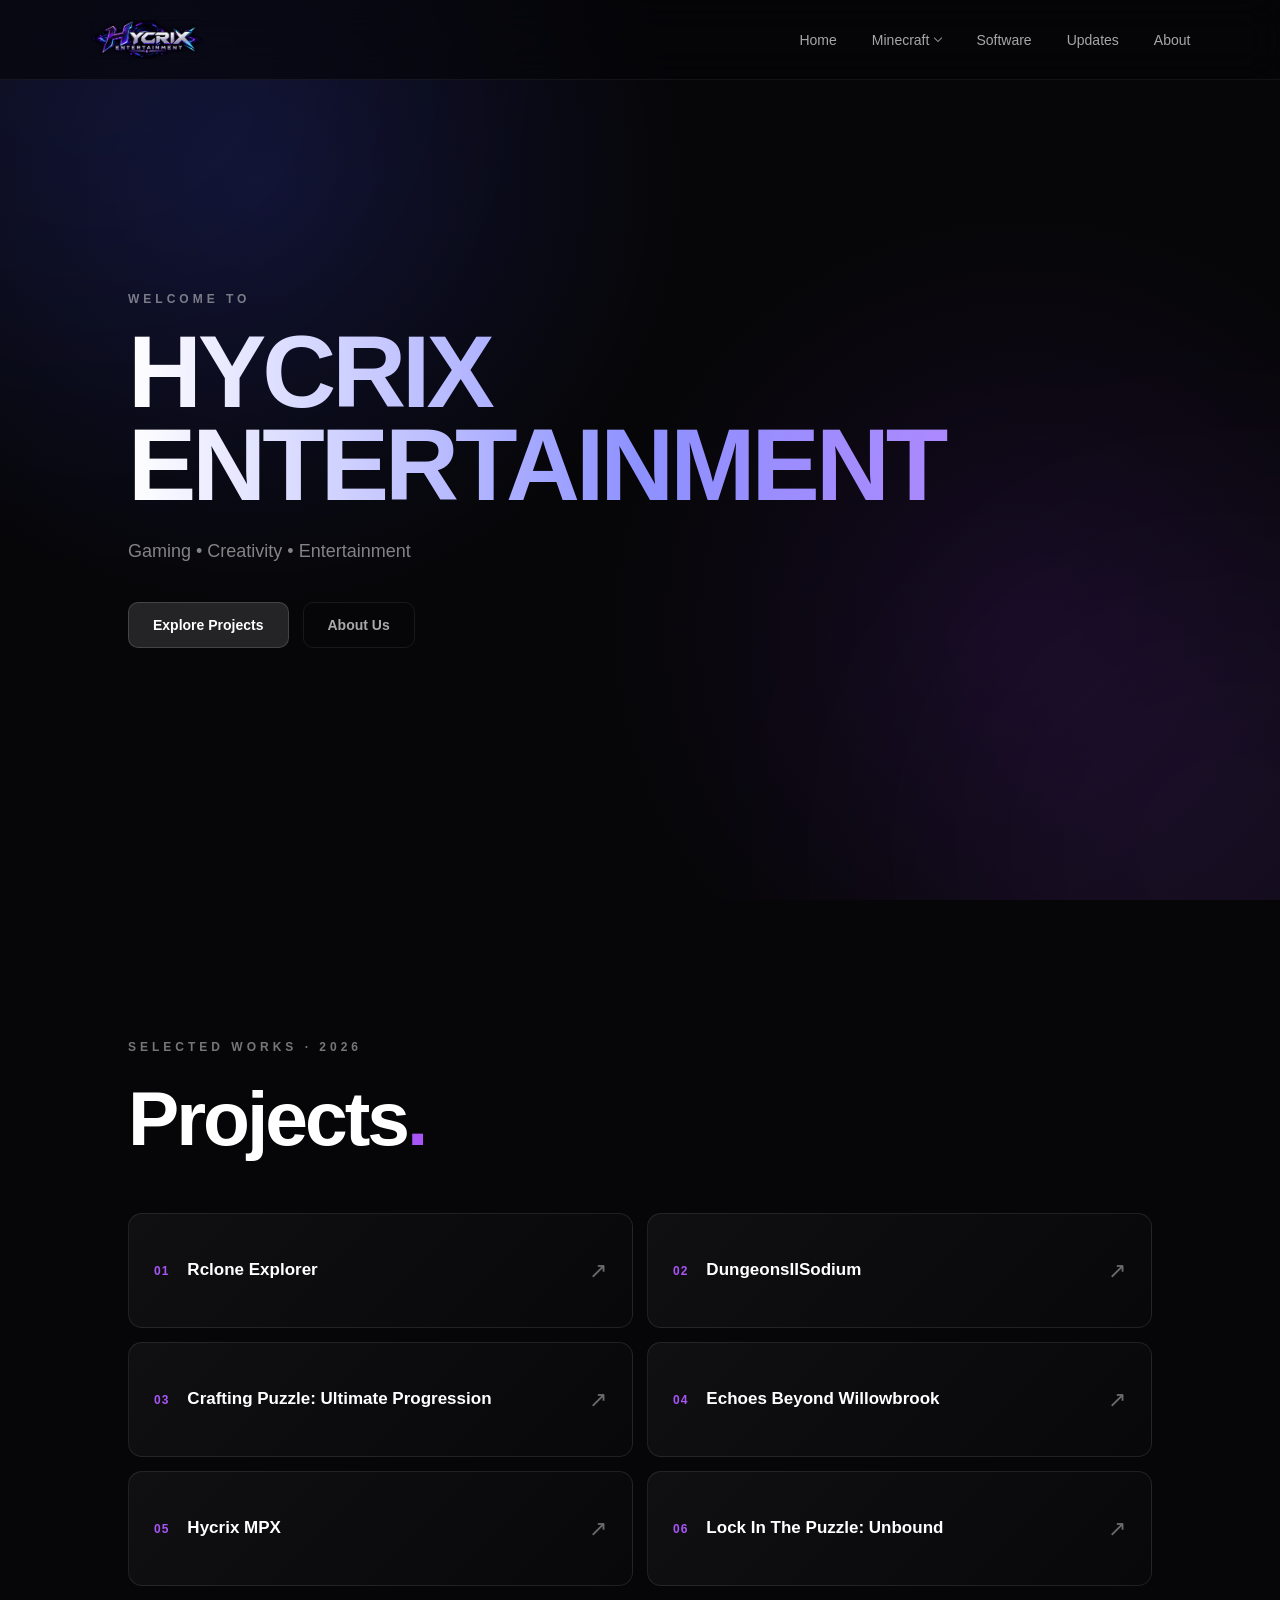
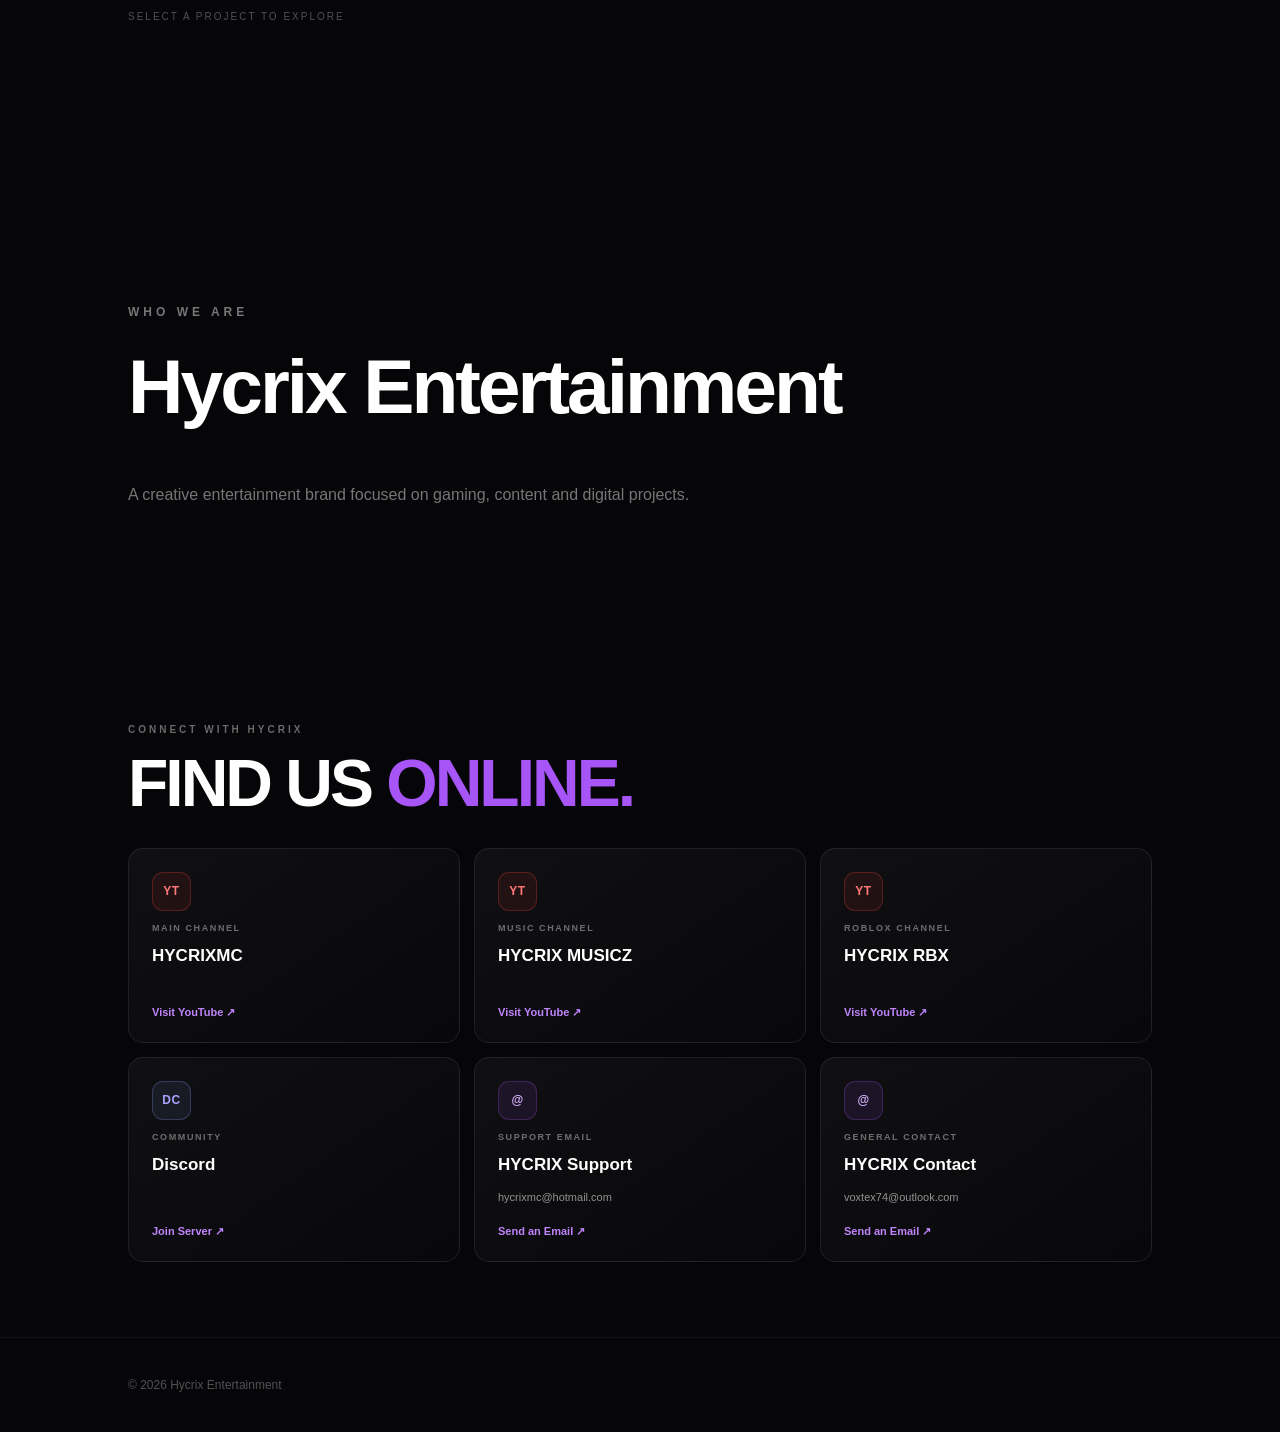
==== commit 0d9bfbe8: "Update website" ====
--- a/index.html
+++ b/index.html
@@ -7,32 +7,10 @@
     <title>Hycrix Entertainment</title>
 
     <link rel="stylesheet" href="css/style.css">
+    <link rel="stylesheet" href="css/hollow.css">
 </head>
 
 <body>
-
-<div id="comingSoon">
-    <img src="assets/images/logo.png" alt="HYCRIX ENTERTAINMENT"
-         class="launch-logo">
-
-    <p class="launch-label">A NEW EXPERIENCE IS COMING</p>
-    <h1>HYCRIX ENTERTAINMENT</h1>
-    <p>Our website will unlock on launch day.</p>
-
-    <div class="countdown">
-        <div><strong id="days">0</strong><span>Days</span></div>
-        <div><strong id="hours">0</strong><span>Hours</span></div>
-        <div><strong id="minutes">0</strong><span>Minutes</span></div>
-        <div><strong id="seconds">0</strong><span>Seconds</span></div>
-    </div>
-
-    <p class="launch-footer">GET READY FOR SOMETHING NEW</p>
-</div>
-
-<div id="mainWebsite" hidden>
-    <!-- Đặt toàn bộ website hiện tại bên trong khu vực này -->
-</div>
-
 
     <!-- Background effects -->
     <div class="background">
@@ -100,17 +78,19 @@
     </nav>
 
 </header>
-    <!-- Hero -->
+   <!-- Hero -->
     <main>
         <section id="home" class="hero">
 
             <div class="hero-content">
                 <p class="eyebrow">WELCOME TO</p>
 
-                <h1>
-                    HYCRIX
-                    <span>ENTERTAINMENT</span>
-                </h1>
+                
+<h1 id="home-title">
+    <span class="home-title-line">HYCRIX</span>
+    <span class="home-title-line" id="home-title-sub">ENTERTAINMENT</span>
+</h1>
+
 
                 <p class="description">
                     Gaming • Creativity • Entertainment
@@ -330,16 +310,11 @@
 
     <footer>
         © 2026 Hycrix Entertainment
-        
-<p class="web-version">
-    Web v0.1.0 <span>•</span> Build 26.100
-</p>
-
     </footer>
     <script src="js/config.js"></script>
     <script src="js/script.js"></script>
     <script src="js/projects.js"></script>
-    <script src="js/launch.js" defer></script>
+    <script src="js/hollow-theme.js"></script>
 </body>
 </html>
 
--- a/css/style.css
+++ b/css/style.css
@@ -1431,134 +1431,3 @@
     }
 }
 
-/* FIX: Minecraft dropdown stays open */
-.dropdown {
-    position: relative;
-}
-
-.dropdown-menu {
-    top: 100%;
-    margin-top: 0;
-    z-index: 9999;
-}
-
-/* Desktop: keep menu open while moving into submenu */
-@media (hover: hover) and (pointer: fine) {
-    .dropdown:hover .dropdown-menu,
-    .dropdown:focus-within .dropdown-menu {
-        display: block;
-        visibility: visible;
-        opacity: 1;
-        pointer-events: auto;
-    }
-}
-
-/* Touch devices: submenu remains accessible by tapping */
-.dropdown:focus-within .dropdown-menu {
-    visibility: visible;
-    opacity: 1;
-    pointer-events: auto;
-}
-
-/* Website version */
-.web-version {
-    margin-top: 12px;
-    font-size: 12px;
-    color: #929bb0;
-    letter-spacing: 0.5px;
-    text-align: center;
-}
-
-.web-version span {
-    color: #91a2ff;
-    padding: 0 4px;
-}
-
-#comingSoon {
-    position: fixed;
-    inset: 0;
-    z-index: 99999;
-    min-height: 100vh;
-    display: flex;
-    flex-direction: column;
-    align-items: center;
-    justify-content: center;
-    padding: 24px;
-    box-sizing: border-box;
-    text-align: center;
-    color: #fff;
-    background:
-        radial-gradient(ellipse at top, #202c59 0%, transparent 60%),
-        #080b16;
-}
-
-#comingSoon[hidden],
-#mainWebsite[hidden] {
-    display: none !important;
-}
-
-.launch-logo {
-    width: 110px;
-    height: 110px;
-    object-fit: contain;
-    margin-bottom: 20px;
-}
-
-.launch-label {
-    color: #91a2ff;
-    letter-spacing: 4px;
-    font-size: 12px;
-}
-
-#comingSoon h1 {
-    font-size: clamp(26px, 6vw, 48px);
-    margin: 12px 0;
-}
-
-.countdown {
-    display: grid;
-    grid-template-columns: repeat(4, minmax(60px, 100px));
-    gap: 12px;
-    margin: 30px 0;
-}
-
-.countdown div {
-    padding: 18px 8px;
-    border: 1px solid #354477;
-    border-radius: 12px;
-    background: #11182c;
-}
-
-.countdown strong,
-.countdown span {
-    display: block;
-}
-
-.countdown strong {
-    font-size: clamp(24px, 5vw, 36px);
-    color: #a6b3ff;
-}
-
-.countdown span {
-    margin-top: 8px;
-    font-size: 12px;
-    color: #c4cbe0;
-}
-
-.launch-footer {
-    color: #aab3c5;
-    letter-spacing: 2px;
-    font-size: 11px;
-}
-
-@media (max-width: 380px) {
-    .countdown {
-        gap: 6px;
-        grid-template-columns: repeat(4, minmax(0, 1fr));
-    }
-
-    .countdown div {
-        padding: 14px 4px;
-    }
-}
-
--- a/css/hollow.css
+++ b/css/hollow.css
@@ -0,0 +1,1489 @@
+/* HYCRIX: THE HOLLOW — Halloween 2026 */
+
+body.hollow-active {
+    --hollow-bg: #0b0912;
+    --hollow-panel: #171020;
+    --hollow-purple: #9b5cff;
+    --hollow-text: #eee7fa;
+    --hollow-border: rgba(155, 92, 255, 0.35);
+
+    background-color: var(--hollow-bg);
+    color: var(--hollow-text);
+}
+
+body.hollow-active header,
+body.hollow-active nav,
+body.hollow-active .navbar {
+    background-color: #100b1b;
+    border-color: var(--hollow-border);
+}
+
+body.hollow-active h1,
+body.hollow-active h2,
+body.hollow-active h3 {
+    color: #c59aff;
+}
+
+body.hollow-active a {
+    color: #c59aff;
+}
+
+body.hollow-active button,
+body.hollow-active .btn {
+    border-color: var(--hollow-purple);
+}
+
+body.hollow-active .card,
+body.hollow-active .project-card,
+body.hollow-active section {
+    border-color: var(--hollow-border);
+}
+
+body.hollow-active footer {
+    background-color: #09070e;
+    border-top: 1px solid var(--hollow-border);
+}
+
+body.hollow-active a,
+body.hollow-active button {
+    transition: color 0.2s ease, border-color 0.2s ease;
+}
+
+@media (prefers-reduced-motion: no-preference) {
+    body.hollow-active h1 {
+        text-shadow: 0 0 18px rgba(155, 92, 255, 0.25);
+    }
+}
+
+/* ==========================================
+   HYCRIX: THE HOLLOW — DARK FANTASY UPGRADE
+   ========================================== */
+
+body.hollow-active {
+    --hollow-purple: #a855f7;
+    --hollow-bright: #d8b4fe;
+    --hollow-deep: #090610;
+    --hollow-line: rgba(168, 85, 247, 0.38);
+
+    background:
+        radial-gradient(ellipse at 50% 0%,
+            rgba(91, 33, 182, 0.23), transparent 48%),
+        linear-gradient(180deg, #0b0713, #10091b 55%, #08060d);
+    background-attachment: fixed;
+    overflow-x: hidden;
+}
+
+/* Purple mist and ambient magical light */
+body.hollow-active::before {
+    content: "";
+    position: fixed;
+    inset: -20%;
+    z-index: 0;
+    pointer-events: none;
+
+    background:
+        radial-gradient(ellipse at 15% 35%,
+            rgba(126, 34, 206, 0.13), transparent 38%),
+        radial-gradient(ellipse at 85% 65%,
+            rgba(147, 51, 234, 0.12), transparent 40%),
+        radial-gradient(ellipse at 50% 100%,
+            rgba(88, 28, 135, 0.16), transparent 45%);
+
+    animation: hollow-mist 18s ease-in-out infinite alternate;
+}
+
+/* Keep page content above the ambient background */
+body.hollow-active > *:not(.background) {
+    position: relative;
+    z-index: 1;
+}
+
+body.hollow-active .background {
+    pointer-events: none;
+}
+
+/* Navigation: gothic glass */
+body.hollow-active .navbar {
+    background: rgba(11, 7, 19, 0.88);
+    border-bottom: 1px solid var(--hollow-line);
+    box-shadow: 0 8px 35px rgba(0, 0, 0, 0.25);
+    backdrop-filter: blur(14px);
+    -webkit-backdrop-filter: blur(14px);
+}
+
+body.hollow-active .navbar a {
+    transition: color 0.25s ease, text-shadow 0.25s ease;
+}
+
+body.hollow-active .navbar a:hover,
+body.hollow-active .navbar a:focus-visible {
+    color: var(--hollow-bright);
+    text-shadow: 0 0 14px rgba(168, 85, 247, 0.7);
+}
+
+/* Hero: portal-like aura */
+body.hollow-active .hero {
+    position: relative;
+    isolation: isolate;
+}
+
+body.hollow-active .hero::before {
+    content: "";
+    position: absolute;
+    z-index: -1;
+    width: min(72vw, 620px);
+    aspect-ratio: 1;
+    left: 50%;
+    top: 45%;
+    transform: translate(-50%, -50%);
+    border-radius: 50%;
+    pointer-events: none;
+
+    background: radial-gradient(circle,
+        rgba(126, 34, 206, 0.18) 0%,
+        rgba(88, 28, 135, 0.10) 35%,
+        transparent 70%);
+
+    filter: blur(12px);
+    animation: hollow-pulse 5s ease-in-out infinite;
+}
+
+body.hollow-active .hero h1 {
+    color: #f3e8ff;
+    text-shadow:
+        0 0 12px rgba(168, 85, 247, 0.5),
+        0 0 38px rgba(126, 34, 206, 0.25);
+}
+
+body.hollow-active .hero h1 span {
+    color: var(--hollow-bright);
+}
+
+/* Magical section headings */
+body.hollow-active .section h2,
+body.hollow-active .contact-section h2 {
+    text-shadow: 0 0 22px rgba(168, 85, 247, 0.22);
+}
+
+body.hollow-active .eyebrow {
+    color: #c084fc;
+    letter-spacing: 0.2em;
+}
+
+/* Project cards: enchanted borders */
+body.hollow-active .project-card {
+    position: relative;
+    overflow: hidden;
+    isolation: isolate;
+    background:
+        linear-gradient(145deg,
+            rgba(37, 20, 54, 0.92),
+            rgba(13, 9, 21, 0.96));
+    border: 1px solid rgba(168, 85, 247, 0.28);
+    box-shadow: inset 0 1px rgba(255, 255, 255, 0.025);
+    transition:
+        transform 0.25s ease,
+        border-color 0.25s ease,
+        box-shadow 0.25s ease;
+}
+
+body.hollow-active .project-card::before {
+    content: "";
+    position: absolute;
+    inset: 0;
+    z-index: -1;
+    pointer-events: none;
+
+    background: linear-gradient(
+        115deg,
+        transparent 20%,
+        rgba(192, 132, 252, 0.10) 50%,
+        transparent 80%
+    );
+
+    transform: translateX(-100%);
+    transition: transform 0.55s ease;
+}
+
+body.hollow-active .project-card:hover,
+body.hollow-active .project-card:focus-visible {
+    transform: translateY(-5px);
+    border-color: rgba(192, 132, 252, 0.85);
+    box-shadow:
+        0 12px 32px rgba(0, 0, 0, 0.3),
+        0 0 22px rgba(147, 51, 234, 0.16);
+}
+
+body.hollow-active .project-card:hover::before,
+body.hollow-active .project-card:focus-visible::before {
+    transform: translateX(100%);
+}
+
+body.hollow-active .project-number,
+body.hollow-active .project-arrow {
+    color: #c084fc;
+}
+
+/* Buttons: Hollow energy */
+body.hollow-active .button.primary,
+body.hollow-active .btn-primary {
+    background: linear-gradient(135deg, #7e22ce, #a855f7);
+    border: 1px solid #c084fc;
+    box-shadow: 0 0 20px rgba(147, 51, 234, 0.2);
+}
+
+body.hollow-active .button.primary:hover,
+body.hollow-active .btn-primary:hover {
+    box-shadow:
+        0 0 12px rgba(192, 132, 252, 0.4),
+        0 0 32px rgba(147, 51, 234, 0.22);
+}
+
+/* Contact cards */
+body.hollow-active .contact-card {
+    border-color: rgba(168, 85, 247, 0.25);
+    background:
+        linear-gradient(145deg,
+            rgba(29, 17, 43, 0.92),
+            rgba(12, 8, 19, 0.96));
+    transition:
+        transform 0.25s ease,
+        border-color 0.25s ease,
+        box-shadow 0.25s ease;
+}
+
+body.hollow-active .contact-card:hover {
+    transform: translateY(-4px);
+    border-color: rgba(192, 132, 252, 0.75);
+    box-shadow: 0 0 24px rgba(147, 51, 234, 0.13);
+}
+
+/* Project details modal */
+body.hollow-active .project-modal-panel {
+    background: #120b1d;
+    border: 1px solid var(--hollow-line);
+    box-shadow: 0 0 50px rgba(88, 28, 135, 0.22);
+}
+
+body.hollow-active .modal-divider {
+    background: var(--hollow-line);
+}
+
+/* Footer */
+body.hollow-active footer {
+    border-top: 1px solid var(--hollow-line);
+    box-shadow: 0 -8px 32px rgba(88, 28, 135, 0.07);
+}
+
+/* Ambient motion */
+@keyframes hollow-mist {
+    from {
+        transform: translate3d(-2%, 0, 0) scale(1);
+    }
+    to {
+        transform: translate3d(2%, -1%, 0) scale(1.06);
+    }
+}
+
+@keyframes hollow-pulse {
+    0%, 100% {
+        opacity: 0.55;
+        scale: 0.96;
+    }
+    50% {
+        opacity: 1;
+        scale: 1.04;
+    }
+}
+
+/* Accessibility and mobile performance */
+@media (max-width: 600px) {
+    body.hollow-active::before {
+        animation-duration: 28s;
+    }
+
+    body.hollow-active .project-card:hover,
+    body.hollow-active .contact-card:hover {
+        transform: none;
+    }
+}
+
+@media (prefers-reduced-motion: reduce) {
+    body.hollow-active::before,
+    body.hollow-active .hero::before {
+        animation: none;
+    }
+
+    body.hollow-active *,
+    body.hollow-active *::before,
+    body.hollow-active *::after {
+        scroll-behavior: auto !important;
+        transition-duration: 0.01ms !important;
+    }
+}
+
+/* ======================================
+   THE HOLLOW — EVENT LANDING EXPERIENCE
+   ====================================== */
+
+.hollow-event-banner {
+    display: none;
+}
+
+body.hollow-active .hollow-event-banner {
+    position: relative;
+    display: grid;
+    place-items: center;
+    min-height: clamp(540px, 78vh, 820px);
+    padding: 76px 22px 88px;
+    margin: 0;
+    overflow: hidden;
+    isolation: isolate;
+    text-align: center;
+    color: #f5eaff;
+    background:
+        radial-gradient(ellipse at 50% 75%,
+            rgba(117, 35, 201, .27), transparent 42%),
+        linear-gradient(180deg, #08050f 0%, #150922 54%,
+            #090610 100%);
+    border-bottom: 1px solid rgba(184, 117, 255, .45);
+}
+
+/* Moon */
+body.hollow-active .hollow-moon {
+    position: absolute;
+    z-index: -2;
+    width: clamp(125px, 20vw, 230px);
+    aspect-ratio: 1;
+    top: 7%;
+    left: 50%;
+    transform: translateX(-50%);
+    border-radius: 50%;
+    background:
+        radial-gradient(circle at 35% 35%,
+            #f2e7ff 0%, #d5b1ff 28%,
+            #8950c9 62%, #35104f 100%);
+    box-shadow:
+        0 0 35px rgba(173, 106, 255, .38),
+        0 0 110px rgba(128, 55, 210, .28);
+    opacity: .8;
+}
+
+/* Distant gothic towers */
+body.hollow-active .hollow-ruins {
+    position: absolute;
+    z-index: -1;
+    inset: auto 0 0;
+    height: 52%;
+    display: flex;
+    justify-content: space-around;
+    align-items: flex-end;
+    overflow: hidden;
+    pointer-events: none;
+    color: #08050e;
+    opacity: .96;
+}
+
+body.hollow-active .hollow-ruins span {
+    display: grid;
+    place-items: center;
+    width: clamp(42px, 9vw, 120px);
+    height: 90%;
+    margin-bottom: -12px;
+    background: linear-gradient(90deg, #090510, #20112d, #08050e);
+    clip-path: polygon(
+        35% 18%, 50% 0, 65% 18%, 65% 27%,
+        100% 27%, 100% 100%, 0 100%, 0 27%, 35% 27%
+    );
+    font-size: 0;
+}
+
+body.hollow-active .hollow-ruins span:nth-child(even) {
+    height: 65%;
+}
+
+body.hollow-active .hollow-ruins span:nth-child(3) {
+    height: 100%;
+    width: clamp(60px, 12vw, 150px);
+}
+
+/* Magical portal */
+body.hollow-active .hollow-portal-scene {
+    position: absolute;
+    z-index: -1;
+    width: min(75vw, 520px);
+    height: min(75vw, 520px);
+    max-height: 65%;
+    top: 14%;
+    left: 50%;
+    transform: translateX(-50%);
+    pointer-events: none;
+    opacity: .68;
+}
+
+body.hollow-active .hollow-portal-outer {
+    position: absolute;
+    inset: 0 12% 0;
+    border: 3px solid #8f43d9;
+    border-radius: 50% 50% 8% 8% / 38% 38% 8% 8%;
+    background: rgba(80, 24, 132, .10);
+    box-shadow:
+        0 0 12px #9e4dff,
+        inset 0 0 24px rgba(181, 117, 255, .4),
+        0 0 70px rgba(139, 55, 255, .48);
+    animation: hollow-gate-pulse 4s ease-in-out infinite;
+}
+
+body.hollow-active .hollow-portal-inner {
+    position: absolute;
+    inset: 12px;
+    border: 1px solid rgba(220, 185, 255, .85);
+    border-radius: inherit;
+    background:
+        repeating-radial-gradient(
+            ellipse at 50% 55%,
+            rgba(196, 132, 252, .18) 0 2px,
+            transparent 3px 13px
+        ),
+        radial-gradient(ellipse at 50% 60%,
+            #8c36df 0%, #441477 36%,
+            #160822 72%, #08040e 100%);
+    overflow: hidden;
+}
+
+body.hollow-active .hollow-portal-core {
+    position: absolute;
+    inset: 15%;
+    border-radius: 50%;
+    background:
+        radial-gradient(ellipse,
+            rgba(230, 203, 255, .85),
+            rgba(164, 75, 255, .25) 24%,
+            transparent 68%);
+    filter: blur(12px);
+    animation: hollow-core-breathe 3s ease-in-out infinite alternate;
+}
+
+body.hollow-active .hollow-ground-light {
+    position: absolute;
+    bottom: 0;
+    left: -20%;
+    width: 140%;
+    height: 22%;
+    background: radial-gradient(ellipse,
+        rgba(177, 93, 255, .48), transparent 68%);
+    filter: blur(12px);
+}
+
+/* Event text */
+body.hollow-active .hollow-event-content {
+    position: relative;
+    z-index: 2;
+    width: min(100%, 720px);
+    margin-top: 100px;
+}
+
+body.hollow-active .hollow-kicker {
+    color: #d6b5ff;
+    font-size: 11px;
+    font-weight: 700;
+    letter-spacing: .34em;
+}
+
+body.hollow-active #hollow-title {
+    margin: 18px 0;
+    color: #fff;
+    font-size: clamp(42px, 9vw, 94px);
+    line-height: .95;
+    letter-spacing: .045em;
+    font-family: Georgia, "Times New Roman", serif;
+    text-shadow:
+        0 0 12px rgba(191, 135, 255, .75),
+        0 0 42px rgba(142, 53, 255, .55);
+}
+
+body.hollow-active #hollow-title span {
+    display: block;
+    margin-top: 13px;
+    color: #c18bff;
+    font-size: .48em;
+    letter-spacing: .2em;
+}
+
+body.hollow-active .hollow-divider {
+    display: flex;
+    align-items: center;
+    gap: 18px;
+    width: min(290px, 80%);
+    margin: 25px auto;
+    color: #d7b5ff;
+}
+
+body.hollow-active .hollow-divider::before,
+body.hollow-active .hollow-divider::after {
+    content: "";
+    height: 1px;
+    flex: 1;
+    background: linear-gradient(90deg, transparent, #a855f7);
+}
+
+body.hollow-active .hollow-divider::after {
+    transform: rotate(180deg);
+}
+
+body.hollow-active .hollow-divider span {
+    text-shadow: 0 0 16px #bd82ff;
+}
+
+body.hollow-active .hollow-description {
+    font-size: clamp(12px, 2vw, 16px);
+    font-weight: 800;
+    letter-spacing: .28em;
+    color: #e9d5ff;
+}
+
+body.hollow-active .hollow-subtitle {
+    max-width: 430px;
+    margin: 16px auto 25px;
+    color: #c8b8d8;
+    line-height: 1.8;
+}
+
+/* Portal entrance button */
+body.hollow-active .hollow-enter-button {
+    display: inline-flex;
+    justify-content: center;
+    align-items: center;
+    gap: 24px;
+    min-height: 50px;
+    padding: 0 24px;
+    color: #fff;
+    text-decoration: none;
+    font-size: 11px;
+    font-weight: 800;
+    letter-spacing: .14em;
+    border: 1px solid #c18bff;
+    background: linear-gradient(135deg,
+        rgba(93, 32, 151, .92),
+        rgba(38, 13, 62, .94));
+    box-shadow:
+        inset 0 0 18px rgba(183, 119, 255, .13),
+        0 0 24px rgba(145, 62, 235, .25);
+    transition: background .25s, box-shadow .25s, transform .25s;
+}
+
+body.hollow-active .hollow-enter-button:hover {
+    transform: translateY(-2px);
+    background: linear-gradient(135deg, #8b35d4, #35104f);
+    box-shadow: 0 0 34px rgba(174, 103, 255, .45);
+}
+
+body.hollow-active .hollow-event-status {
+    display: flex;
+    align-items: center;
+    justify-content: center;
+    gap: 9px;
+    margin-top: 28px;
+    color: #bba5d0;
+    font-size: 10px;
+    letter-spacing: .16em;
+}
+
+body.hollow-active .hollow-status-dot {
+    width: 7px;
+    height: 7px;
+    border-radius: 50%;
+    background: #bd83ff;
+    box-shadow: 0 0 12px #a855f7;
+}
+
+body.hollow-active .hollow-bottom-label {
+    position: absolute;
+    bottom: 22px;
+    left: 0;
+    right: 0;
+    color: rgba(211, 183, 244, .62);
+    font-size: 10px;
+    letter-spacing: .25em;
+}
+
+/* Floating magical particles */
+body.hollow-active .hollow-particles {
+    position: absolute;
+    inset: 0;
+    overflow: hidden;
+    z-index: 1;
+    pointer-events: none;
+}
+
+body.hollow-active .hollow-particles i {
+    position: absolute;
+    bottom: -12px;
+    left: calc(var(--particle-x, 10) * 1%);
+    width: 3px;
+    height: 3px;
+    border-radius: 50%;
+    background: #dfbdff;
+    box-shadow: 0 0 12px 3px rgba(173, 91, 255, .55);
+    animation: hollow-particle-rise 8s linear infinite;
+}
+
+body.hollow-active .hollow-particles i:nth-child(1) { left: 8%; animation-delay: -2s; }
+body.hollow-active .hollow-particles i:nth-child(2) { left: 19%; animation-delay: -6s; }
+body.hollow-active .hollow-particles i:nth-child(3) { left: 31%; animation-delay: -4s; }
+body.hollow-active .hollow-particles i:nth-child(4) { left: 43%; animation-delay: -7s; }
+body.hollow-active .hollow-particles i:nth-child(5) { left: 56%; animation-delay: -1s; }
+body.hollow-active .hollow-particles i:nth-child(6) { left: 68%; animation-delay: -5s; }
+body.hollow-active .hollow-particles i:nth-child(7) { left: 79%; animation-delay: -3s; }
+body.hollow-active .hollow-particles i:nth-child(8) { left: 91%; animation-delay: -8s; }
+body.hollow-active .hollow-particles i:nth-child(9) { left: 25%; animation-delay: -1s; }
+body.hollow-active .hollow-particles i:nth-child(10) { left: 74%; animation-delay: -6s; }
+
+@keyframes hollow-gate-pulse {
+    0%, 100% { filter: brightness(.85); }
+    50% { filter: brightness(1.3); }
+}
+
+@keyframes hollow-core-breathe {
+    from { transform: scale(.85); opacity: .55; }
+    to { transform: scale(1.1); opacity: 1; }
+}
+
+@keyframes hollow-particle-rise {
+    0% { transform: translateY(0) scale(.5); opacity: 0; }
+    15% { opacity: .9; }
+    85% { opacity: .6; }
+    100% { transform: translateY(-650px) scale(1.3); opacity: 0; }
+}
+
+@media (max-width: 600px) {
+    body.hollow-active .hollow-event-banner {
+        min-height: 600px;
+        padding-inline: 18px;
+    }
+
+    body.hollow-active .hollow-event-content {
+        margin-top: 115px;
+    }
+
+    body.hollow-active .hollow-portal-scene {
+        width: 95vw;
+        height: 95vw;
+        top: 12%;
+    }
+
+    body.hollow-active .hollow-kicker {
+        font-size: 9px;
+        letter-spacing: .22em;
+    }
+
+    body.hollow-active .hollow-bottom-label {
+        font-size: 9px;
+    }
+}
+
+@media (prefers-reduced-motion: reduce) {
+    body.hollow-active .hollow-portal-outer,
+    body.hollow-active .hollow-portal-core,
+    body.hollow-active .hollow-particles i {
+        animation: none;
+    }
+}
+
+/* =========================================
+   HYCRIX: THE HOLLOW — FULL HOME EXPERIENCE
+   ========================================= */
+
+body.hollow-active {
+    background:
+        radial-gradient(ellipse at 50% 20%,
+            rgba(83, 24, 137, 0.30), transparent 48%),
+        radial-gradient(ellipse at 15% 80%,
+            rgba(44, 17, 82, 0.35), transparent 45%),
+        linear-gradient(180deg,
+            #080510 0%,
+            #10091c 35%,
+            #090611 70%,
+            #050309 100%) !important;
+    background-attachment: fixed !important;
+    color: #eee7ff;
+    position: relative;
+    isolation: isolate;
+}
+
+/* Ánh trăng và quầng sáng phủ toàn trang */
+body.hollow-active::before {
+    content: "";
+    position: fixed;
+    inset: 0;
+    pointer-events: none;
+    z-index: -1;
+    background:
+        radial-gradient(circle at 82% 12%,
+            rgba(205, 177, 255, 0.15) 0 2%,
+            rgba(141, 70, 220, 0.08) 3%,
+            transparent 17%),
+        radial-gradient(ellipse at 50% 45%,
+            transparent 20%,
+            rgba(0, 0, 0, 0.18) 72%,
+            rgba(0, 0, 0, 0.60) 100%);
+    animation: hollow-atmosphere 8s ease-in-out infinite alternate;
+}
+
+/* Lớp sương mù toàn trang */
+body.hollow-active::after {
+    content: "";
+    position: fixed;
+    inset: -20%;
+    z-index: -1;
+    pointer-events: none;
+    opacity: 0.35;
+    background:
+        radial-gradient(ellipse at 20% 70%,
+            rgba(104, 46, 164, 0.16), transparent 35%),
+        radial-gradient(ellipse at 75% 45%,
+            rgba(72, 35, 120, 0.17), transparent 40%);
+    filter: blur(35px);
+    animation: hollow-fog-drift 18s ease-in-out infinite alternate;
+}
+
+/* Giữ các phần tử trên nền hiệu ứng */
+body.hollow-active > *:not(.background) {
+    position: relative;
+    z-index: 1;
+}
+
+/* Navbar ma thuật */
+body.hollow-active .navbar {
+    background: rgba(8, 5, 17, 0.78);
+    border-bottom: 1px solid rgba(183, 123, 255, 0.25);
+    box-shadow: 0 8px 30px rgba(0, 0, 0, 0.24);
+    backdrop-filter: blur(14px);
+}
+
+/* Hero là trung tâm của sự kiện */
+body.hollow-active .hero {
+    position: relative;
+    overflow: hidden;
+    background:
+        radial-gradient(ellipse at 50% 55%,
+            rgba(104, 42, 164, 0.20), transparent 55%);
+}
+
+/* Quầng cổng ma thuật sau nội dung Hero */
+body.hollow-active .hero::before {
+    content: "";
+    position: absolute;
+    width: min(62vw, 520px);
+    aspect-ratio: 1;
+    left: 50%;
+    top: 48%;
+    transform: translate(-50%, -50%);
+    border-radius: 50%;
+    border: 1px solid rgba(190, 130, 255, 0.18);
+    box-shadow:
+        0 0 25px rgba(143, 63, 220, 0.16),
+        inset 0 0 35px rgba(115, 46, 180, 0.12),
+        0 0 90px rgba(116, 44, 185, 0.12);
+    pointer-events: none;
+    animation: hollow-portal-breathe 6s ease-in-out infinite;
+}
+
+/* Tiêu đề phát sáng */
+body.hollow-active .hero h1 {
+    color: #f4eaff;
+    text-shadow:
+        0 0 12px rgba(190, 135, 255, 0.55),
+        0 0 38px rgba(133, 60, 208, 0.40);
+}
+
+/* Nút bấm */
+body.hollow-active .hero a,
+body.hollow-active .btn,
+body.hollow-active button {
+    transition:
+        transform 0.25s ease,
+        box-shadow 0.25s ease,
+        border-color 0.25s ease;
+}
+
+body.hollow-active .hero a:hover,
+body.hollow-active .btn:hover,
+body.hollow-active button:hover {
+    transform: translateY(-2px);
+    box-shadow: 0 0 24px rgba(163, 91, 240, 0.32);
+}
+
+/* Thẻ dự án */
+body.hollow-active .project-card,
+body.hollow-active .card {
+    border-color: rgba(171, 112, 235, 0.24);
+    box-shadow: 0 8px 28px rgba(0, 0, 0, 0.20);
+    transition:
+        border-color 0.25s ease,
+        box-shadow 0.25s ease,
+        transform 0.25s ease;
+}
+
+body.hollow-active .project-card:hover,
+body.hollow-active .card:hover {
+    border-color: rgba(193, 143, 255, 0.65);
+    box-shadow: 0 0 28px rgba(120, 54, 183, 0.22);
+}
+
+/* Footer */
+body.hollow-active footer {
+    border-top: 1px solid rgba(183, 123, 255, 0.20);
+    background: rgba(5, 3, 10, 0.38);
+}
+
+/* Chuyển động nền */
+@keyframes hollow-atmosphere {
+    from { opacity: 0.65; }
+    to   { opacity: 1; }
+}
+
+@keyframes hollow-fog-drift {
+    from { transform: translate3d(-2%, 1%, 0) scale(1); }
+    to   { transform: translate3d(2%, -1%, 0) scale(1.08); }
+}
+
+@keyframes hollow-portal-breathe {
+    0%, 100% {
+        opacity: 0.55;
+        box-shadow:
+            0 0 25px rgba(143, 63, 220, 0.16),
+            inset 0 0 35px rgba(115, 46, 180, 0.12);
+    }
+    50% {
+        opacity: 1;
+        box-shadow:
+            0 0 45px rgba(143, 63, 220, 0.27),
+            inset 0 0 55px rgba(115, 46, 180, 0.20);
+    }
+}
+
+/* Ưu tiên giảm chuyển động nếu người dùng yêu cầu */
+@media (prefers-reduced-motion: reduce) {
+    body.hollow-active::before,
+    body.hollow-active::after,
+    body.hollow-active .hero::before {
+        animation: none !important;
+    }
+
+    body.hollow-active *,
+    body.hollow-active *::before,
+    body.hollow-active *::after {
+        scroll-behavior: auto !important;
+        transition-duration: 0.01ms !important;
+    }
+}
+
+/* ==========================================
+   THE HOLLOW — FIXED FULL-PAGE ATMOSPHERE
+   ========================================== */
+
+/* Đưa hiệu ứng sương lên trên nền, nhưng dưới nội dung */
+body.hollow-active::before {
+    z-index: 0;
+    opacity: 1;
+}
+
+body.hollow-active::after {
+    z-index: 0;
+    opacity: 0.5;
+}
+
+/* Nền trang trí không che nội dung */
+body.hollow-active .background {
+    z-index: -1;
+    pointer-events: none;
+}
+
+body.hollow-active > *:not(.background) {
+    position: relative;
+    z-index: 1;
+}
+
+/* Hero toàn màn hình, tối ưu cho điện thoại */
+body.hollow-active .hero {
+    min-height: 100vh;
+    min-height: 100svh;
+    padding: 90px 7% 55px;
+    display: flex;
+    align-items: center;
+    position: relative;
+    isolation: isolate;
+    overflow: hidden;
+    background:
+        radial-gradient(
+            ellipse at 50% 45%,
+            rgba(110, 35, 175, 0.22),
+            transparent 58%
+        );
+}
+
+/* Cổng ma thuật lớn phía sau Hero */
+body.hollow-active .hero::before {
+    content: "";
+    position: absolute;
+    z-index: -1;
+    width: min(85vw, 560px);
+    aspect-ratio: 0.82;
+    left: 50%;
+    top: 44%;
+    transform: translate(-50%, -50%);
+    border: 2px solid rgba(183, 115, 255, 0.5);
+    border-radius: 50% 50% 8% 8% / 35% 35% 8% 8%;
+    background:
+        radial-gradient(
+            ellipse at 50% 55%,
+            rgba(164, 75, 255, 0.3),
+            rgba(65, 20, 100, 0.12) 45%,
+            transparent 72%
+        );
+    box-shadow:
+        0 0 18px rgba(168, 85, 247, 0.45),
+        0 0 65px rgba(126, 34, 206, 0.3),
+        inset 0 0 40px rgba(168, 85, 247, 0.22);
+    pointer-events: none;
+    animation: hollow-portal-breathe 5s ease-in-out infinite;
+}
+
+/* Vòng năng lượng thứ hai */
+body.hollow-active .hero::after {
+    content: "";
+    position: absolute;
+    z-index: -1;
+    width: min(72vw, 470px);
+    aspect-ratio: 0.82;
+    left: 50%;
+    top: 44%;
+    transform: translate(-50%, -50%);
+    border: 1px solid rgba(221, 190, 255, 0.3);
+    border-radius: 50% 50% 8% 8% / 35% 35% 8% 8%;
+    box-shadow:
+        inset 0 0 30px rgba(168, 85, 247, 0.18),
+        0 0 35px rgba(168, 85, 247, 0.18);
+    pointer-events: none;
+}
+
+/* Giữ nội dung Hero phía trước cổng */
+body.hollow-active .hero-content {
+    position: relative;
+    z-index: 2;
+}
+
+/* Tiêu đề dễ đọc trên nền tối */
+body.hollow-active .hero h1 {
+    color: #fff;
+    text-shadow:
+        0 0 12px rgba(216, 180, 254, 0.8),
+        0 0 35px rgba(168, 85, 247, 0.6);
+}
+
+/* Căn vị trí nội dung gọn hơn trên điện thoại */
+@media (max-width: 700px) {
+    body.hollow-active .hero {
+        padding: 85px 7% 45px;
+    }
+
+    body.hollow-active .hero-content {
+        transform: translateY(-4vh);
+    }
+
+    body.hollow-active .hero::before {
+        width: 88vw;
+        top: 43%;
+    }
+
+    body.hollow-active .hero::after {
+        width: 74vw;
+        top: 43%;
+    }
+}
+
+@media (prefers-reduced-motion: reduce) {
+    body.hollow-active .hero::before {
+        animation: none;
+    }
+}
+
+/* HYCRIX title: event and normal states */
+
+body.hollow-active .hero h1 .home-title-line {
+    display: block;
+}
+
+body.hollow-active .hero h1 {
+    white-space: normal;
+    letter-spacing: -0.045em;
+}
+
+body.hollow-active .hero h1 #home-title-sub {
+    margin-top: 8px;
+    font-size: 0.76em;
+    letter-spacing: 0.025em;
+    background: linear-gradient(
+        90deg,
+        #f5eaff,
+        #d8b4fe,
+        #a855f7
+    );
+    -webkit-background-clip: text;
+    background-clip: text;
+    -webkit-text-fill-color: transparent;
+    filter: drop-shadow(0 0 12px rgba(168, 85, 247, 0.65));
+}
+
+@media (max-width: 700px) {
+    body.hollow-active .hero h1 {
+        font-size: clamp(42px, 12vw, 76px);
+        line-height: 0.98;
+        letter-spacing: -0.045em;
+    }
+
+    body.hollow-active .hero h1 #home-title-sub {
+        font-size: 0.68em;
+        overflow-wrap: anywhere;
+    }
+}
+
+/* ==========================================
+   THE HOLLOW — ARCANE PORTAL V2
+   ========================================== */
+
+body.hollow-active .hero {
+    overflow: hidden;
+    isolation: isolate;
+}
+
+/* Vòm cổng ngoài */
+body.hollow-active .hero::before {
+    width: min(78vw, 460px);
+    aspect-ratio: 0.72;
+    top: 43%;
+    border: 2px solid rgba(194, 143, 255, 0.75);
+    border-radius: 50% 50% 7% 7% / 32% 32% 7% 7%;
+    background:
+        radial-gradient(
+            ellipse at 50% 58%,
+            rgba(210, 157, 255, 0.35) 0%,
+            rgba(139, 48, 226, 0.22) 23%,
+            rgba(53, 17, 86, 0.5) 55%,
+            rgba(9, 4, 17, 0.12) 75%
+        );
+    box-shadow:
+        0 0 8px rgba(202, 151, 255, 0.9),
+        0 0 25px rgba(168, 85, 247, 0.75),
+        0 0 70px rgba(126, 34, 206, 0.5),
+        inset 0 0 22px rgba(207, 163, 255, 0.5),
+        inset 0 0 65px rgba(126, 34, 206, 0.45);
+    animation: hollow-portal-v2 4s ease-in-out infinite;
+}
+
+/* Vòng năng lượng bên trong */
+body.hollow-active .hero::after {
+    content: "";
+    position: absolute;
+    z-index: -1;
+    pointer-events: none;
+    width: min(67vw, 390px);
+    aspect-ratio: 0.72;
+    left: 50%;
+    top: 43%;
+    transform: translate(-50%, -50%);
+    border: 1px solid rgba(229, 204, 255, 0.65);
+    border-radius: 50% 50% 7% 7% / 32% 32% 7% 7%;
+    box-shadow:
+        0 0 12px rgba(214, 173, 255, 0.7),
+        inset 0 0 20px rgba(177, 104, 255, 0.55);
+}
+
+/* Lõi năng lượng phát sáng phía sau chữ */
+body.hollow-active .hero-content {
+    position: relative;
+    z-index: 2;
+}
+
+body.hollow-active .hero-content::before {
+    content: "";
+    position: absolute;
+    z-index: -1;
+    width: 130%;
+    height: 140%;
+    left: -15%;
+    top: -20%;
+    pointer-events: none;
+    background: radial-gradient(
+        ellipse,
+        rgba(101, 30, 156, 0.26),
+        rgba(55, 18, 87, 0.12) 40%,
+        transparent 72%
+    );
+    filter: blur(18px);
+    animation: hollow-core-v2 3.5s ease-in-out infinite alternate;
+}
+
+/* Tăng độ nổi bật của tiêu đề */
+body.hollow-active .hero h1 {
+    position: relative;
+    text-shadow:
+        0 0 5px rgba(255, 255, 255, 0.8),
+        0 0 18px rgba(201, 147, 255, 0.85),
+        0 0 42px rgba(147, 51, 234, 0.65);
+}
+
+/* Ánh sáng tím phía dưới cổng */
+body.hollow-active .hero-content::after {
+    content: "";
+    position: absolute;
+    z-index: -1;
+    width: min(90vw, 500px);
+    height: 55px;
+    left: 50%;
+    bottom: -100px;
+    transform: translateX(-50%);
+    pointer-events: none;
+    background: radial-gradient(
+        ellipse,
+        rgba(168, 85, 247, 0.42),
+        transparent 70%
+    );
+    filter: blur(12px);
+}
+
+/* Animation */
+@keyframes hollow-portal-v2 {
+    0%, 100% {
+        filter: brightness(0.88);
+        box-shadow:
+            0 0 8px rgba(202, 151, 255, 0.7),
+            0 0 25px rgba(168, 85, 247, 0.55),
+            0 0 70px rgba(126, 34, 206, 0.35),
+            inset 0 0 22px rgba(207, 163, 255, 0.4);
+    }
+
+    50% {
+        filter: brightness(1.25);
+        box-shadow:
+            0 0 12px rgba(230, 203, 255, 1),
+            0 0 35px rgba(168, 85, 247, 0.9),
+            0 0 95px rgba(126, 34, 206, 0.65),
+            inset 0 0 30px rgba(229, 204, 255, 0.75);
+    }
+}
+
+@keyframes hollow-core-v2 {
+    from {
+        opacity: 0.55;
+        transform: scale(0.92);
+    }
+
+    to {
+        opacity: 1;
+        transform: scale(1.06);
+    }
+}
+
+/* Điện thoại */
+@media (max-width: 700px) {
+    body.hollow-active .hero::before {
+        width: 82vw;
+        top: 42%;
+    }
+
+    body.hollow-active .hero::after {
+        width: 70vw;
+        top: 42%;
+    }
+
+    body.hollow-active .hero-content::before {
+        width: 120%;
+        left: -10%;
+    }
+}
+
+/* Giảm chuyển động nếu người dùng bật tùy chọn này */
+@media (prefers-reduced-motion: reduce) {
+    body.hollow-active .hero::before,
+    body.hollow-active .hero-content::before {
+        animation: none;
+    }
+}
+
+/* ==========================================
+   THE HOLLOW — HAUNTED WORLD V3
+   Full-page moon, ruins and purple fog
+   ========================================== */
+
+/* Nền lâu đài xuyên suốt trang */
+body.hollow-active {
+    background:
+        radial-gradient(
+            circle at 83% 9%,
+            rgba(211, 181, 255, 0.12) 0 2px,
+            transparent 3px
+        ),
+        radial-gradient(
+            circle at 83% 9%,
+            rgba(182, 119, 255, 0.16) 0 35px,
+            rgba(111, 49, 163, 0.08) 36px 65px,
+            transparent 100px
+        ),
+        radial-gradient(
+            ellipse at 50% 38%,
+            rgba(91, 33, 182, 0.18),
+            transparent 52%
+        ),
+        linear-gradient(
+            180deg,
+            #080510 0%,
+            #10091b 35%,
+            #0b0712 68%,
+            #050309 100%
+        ) !important;
+    background-attachment: fixed !important;
+}
+
+/* Sương mù lan qua toàn bộ trang */
+body.hollow-active::before {
+    content: "";
+    position: fixed;
+    inset: -25%;
+    z-index: 0;
+    pointer-events: none;
+    background:
+        radial-gradient(
+            ellipse at 15% 35%,
+            rgba(123, 49, 184, 0.16),
+            transparent 32%
+        ),
+        radial-gradient(
+            ellipse at 80% 55%,
+            rgba(89, 38, 145, 0.17),
+            transparent 36%
+        ),
+        radial-gradient(
+            ellipse at 45% 90%,
+            rgba(152, 78, 220, 0.11),
+            transparent 40%
+        );
+    filter: blur(28px);
+    animation: hollow-world-fog 22s ease-in-out infinite alternate;
+}
+
+/* Bóng lâu đài trang trí phía sau các section */
+body.hollow-active .hero,
+body.hollow-active .projects-section,
+body.hollow-active .about,
+body.hollow-active .contact-section {
+    position: relative;
+    isolation: isolate;
+}
+
+/* Tạo đường chân trời Gothic bằng CSS */
+body.hollow-active .hero::marker {
+    content: "";
+}
+
+body.hollow-active .projects-section::before,
+body.hollow-active .about::before,
+body.hollow-active .contact-section::before {
+    content: "";
+    position: absolute;
+    z-index: -1;
+    left: 0;
+    right: 0;
+    top: 0;
+    height: 180px;
+    pointer-events: none;
+    opacity: 0.5;
+    background:
+        linear-gradient(
+            180deg,
+            rgba(6, 3, 12, 0.65),
+            transparent
+        );
+}
+
+/* Ánh trăng phản chiếu trên các khu vực */
+body.hollow-active .projects-section {
+    background:
+        radial-gradient(
+            ellipse at 90% 10%,
+            rgba(137, 73, 190, 0.09),
+            transparent 42%
+        );
+}
+
+body.hollow-active .about {
+    background:
+        radial-gradient(
+            ellipse at 15% 35%,
+            rgba(107, 42, 164, 0.10),
+            transparent 48%
+        );
+}
+
+body.hollow-active .contact-section {
+    background:
+        radial-gradient(
+            ellipse at 50% 0%,
+            rgba(117, 54, 171, 0.12),
+            transparent 55%
+        );
+}
+
+/* Thẻ dự án nổi lên giữa màn sương */
+body.hollow-active .project-card,
+body.hollow-active .contact-card {
+    backdrop-filter: blur(8px);
+    -webkit-backdrop-filter: blur(8px);
+}
+
+/* Footer tối dần như vực thẳm */
+body.hollow-active footer {
+    background:
+        linear-gradient(
+            180deg,
+            rgba(20, 9, 31, 0.72),
+            #050309
+        );
+    border-top-color: rgba(183, 123, 255, 0.3);
+}
+
+/* Chuyển động sương */
+@keyframes hollow-world-fog {
+    0% {
+        transform: translate3d(-2%, 0, 0) scale(1);
+        opacity: 0.65;
+    }
+
+    50% {
+        opacity: 1;
+    }
+
+    100% {
+        transform: translate3d(2%, -1%, 0) scale(1.06);
+        opacity: 0.75;
+    }
+}
+
+/* Giảm tải hiệu ứng trên thiết bị yêu cầu giảm chuyển động */
+@media (prefers-reduced-motion: reduce) {
+    body.hollow-active::before {
+        animation: none !important;
+    }
+}
+
+/* ==========================================
+   HYCRIX: THE HOLLOW — CASTLE WALLPAPER
+   ========================================== */
+
+body.hollow-active {
+    background-color: #07040d !important;
+    background-image:
+        linear-gradient(
+            180deg,
+            rgba(5, 3, 12, 0.22) 0%,
+            rgba(8, 4, 17, 0.42) 38%,
+            rgba(5, 3, 10, 0.78) 72%,
+            #050309 100%
+        ),
+        url("../assets/images/hollow-wallpaper.png") !important;
+
+    background-repeat: no-repeat, no-repeat !important;
+    background-position: center top, center top !important;
+    background-size: cover, cover !important;
+    background-attachment: fixed, fixed !important;
+}
+
+/* Không để nền gradient cũ che hình lâu đài */
+body.hollow-active .background {
+    background: transparent !important;
+}
+
+/* Giữ nội dung dễ đọc trên hình nền */
+body.hollow-active .hero {
+    background: transparent !important;
+}
+
+body.hollow-active .hero-content {
+    text-shadow: 0 2px 12px rgba(0, 0, 0, 0.65);
+}
+
+/* Các phần nội dung phía dưới vẫn có nền tối */
+body.hollow-active .projects-section,
+body.hollow-active .about,
+body.hollow-active .contact-section {
+    background-color: rgba(6, 3, 12, 0.35);
+}
+
+/* Navbar nổi trên hình nền */
+body.hollow-active .navbar {
+    background: rgba(7, 4, 14, 0.82) !important;
+    backdrop-filter: blur(12px);
+    -webkit-backdrop-filter: blur(12px);
+}
+
+/* Điện thoại: giữ hình lâu đài dễ nhìn */
+@media (max-width: 700px) {
+    body.hollow-active {
+        background-position: center top, 58% top !important;
+        background-size: cover, auto 100vh !important;
+        background-attachment: scroll, scroll !important;
+        background-repeat: no-repeat, no-repeat !important;
+    }
+}
+
+/* Remove the portal frame but keep the castle wallpaper */
+body.hollow-active .hero::before,
+body.hollow-active .hero::after {
+    content: none !important;
+    display: none !important;
+    animation: none !important;
+}
+
+/* Minecraft dropdown — mouse and touch support */
+.navbar {
+    z-index: 10000 !important;
+}
+
+.dropdown {
+    position: relative;
+    z-index: 10001;
+}
+
+.dropdown > .dropdown-menu {
+    display: none !important;
+    pointer-events: auto;
+    z-index: 10002 !important;
+}
+
+.dropdown:hover > .dropdown-menu,
+.dropdown:focus-within > .dropdown-menu,
+.dropdown.open > .dropdown-menu {
+    display: block !important;
+}
+
+.dropdown-menu a {
+    position: relative;
+    z-index: 1;
+    display: block !important;
+    pointer-events: auto !important;
+    cursor: pointer;
+    white-space: nowrap;
+}
+
+/* Make the Minecraft button easy to tap */
+.dropbtn {
+    position: relative;
+    z-index: 2;
+    cursor: pointer;
+    touch-action: manipulation;
+}
+
+
+
+
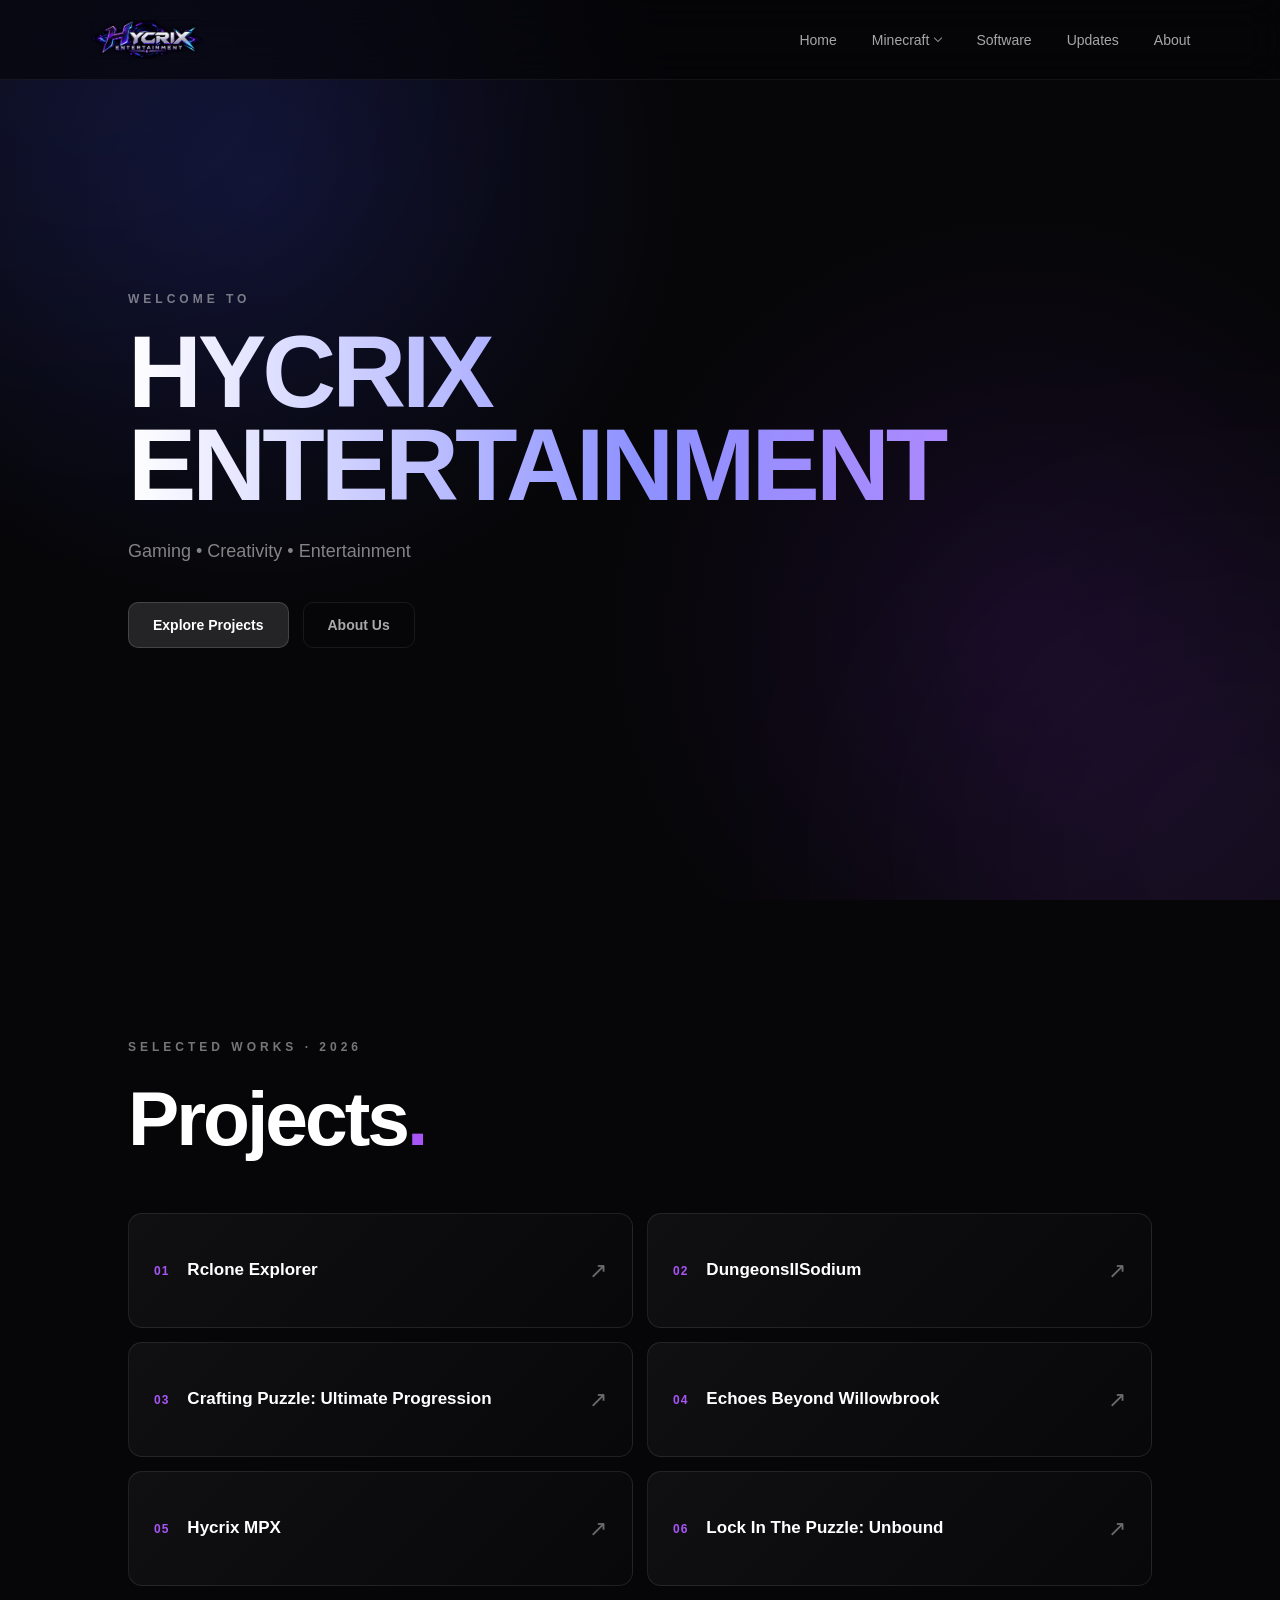
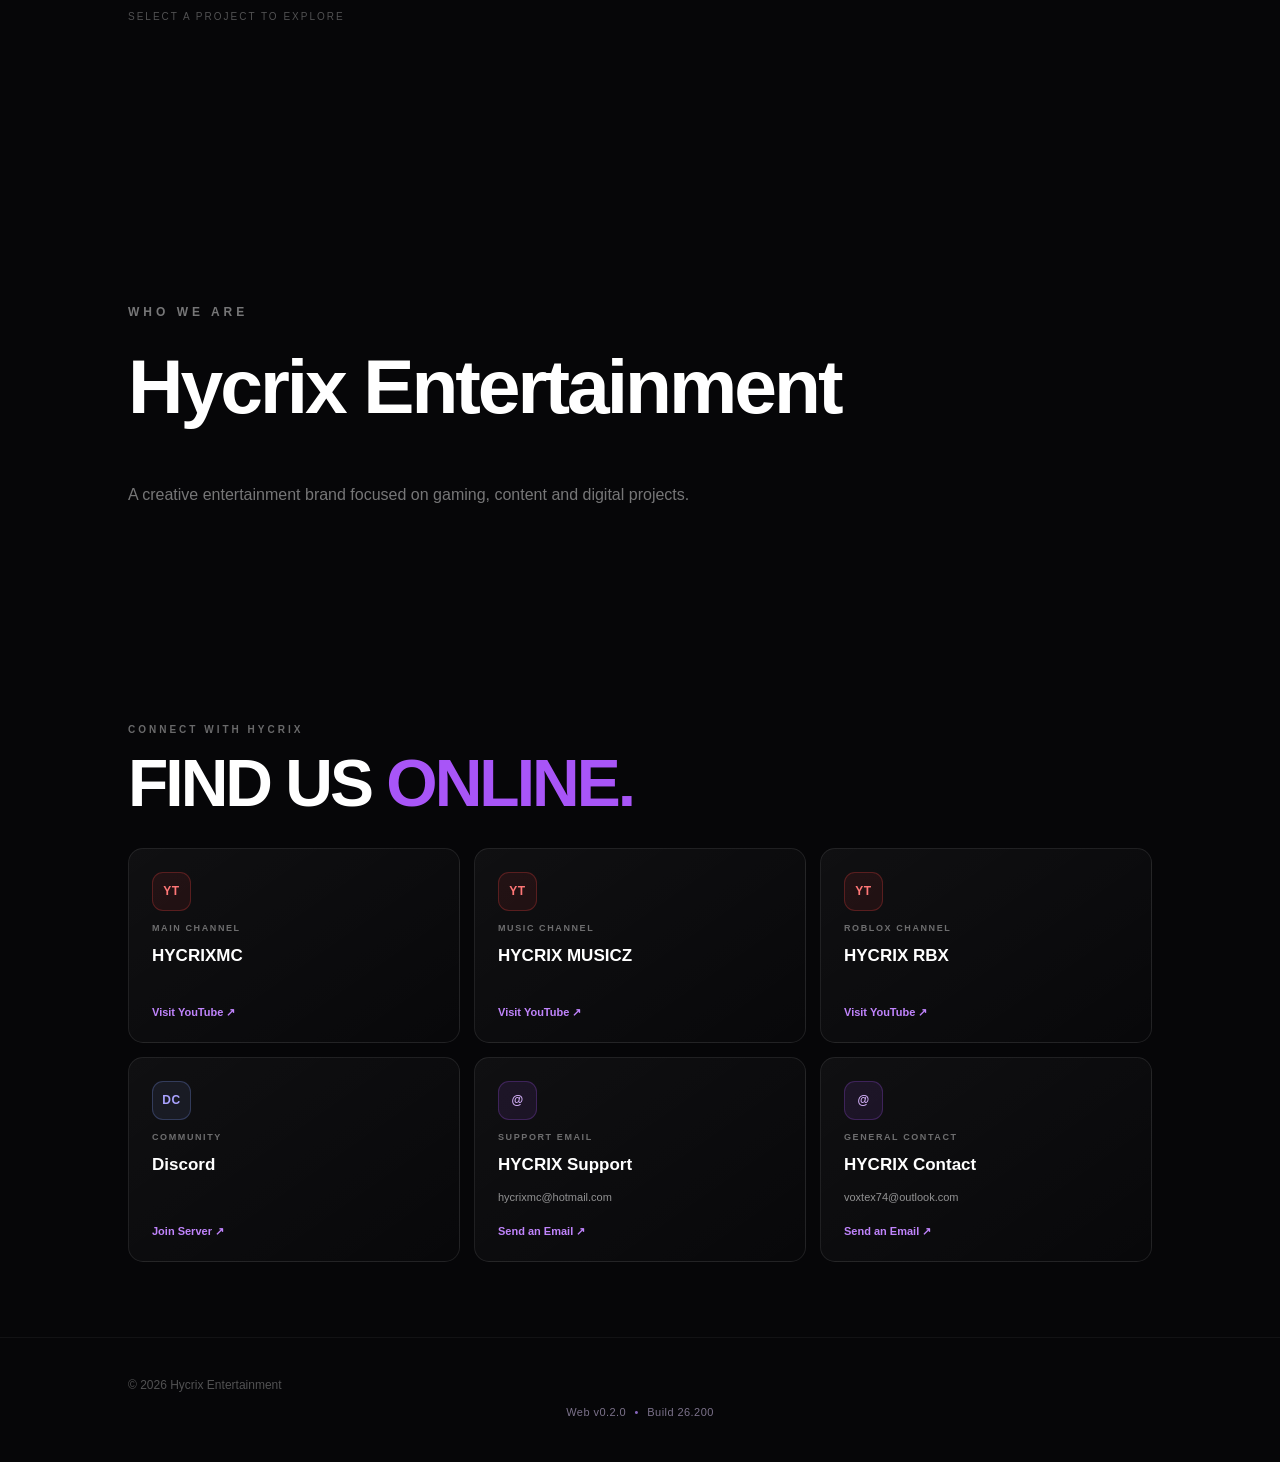
==== commit e750b824: "Update website" ====
--- a/index.html
+++ b/index.html
@@ -310,6 +310,11 @@
 
     <footer>
         © 2026 Hycrix Entertainment
+      
+<p class="web-version">
+    Web v0.2.0 <span aria-hidden="true">•</span> Build 26.200
+</p>
+
     </footer>
     <script src="js/config.js"></script>
     <script src="js/script.js"></script>
--- a/css/hollow.css
+++ b/css/hollow.css
@@ -1484,6 +1484,35 @@
     touch-action: manipulation;
 }
 
-
-
-
+/* HYCRIX — Website version label */
+
+.web-version {
+    display: block !important;
+    visibility: visible !important;
+    opacity: 0.72;
+    position: relative;
+    z-index: 2;
+    margin: 12px 0 0;
+    padding: 0 12px;
+    color: #a99bbd;
+    font-family: inherit;
+    font-size: 11px;
+    line-height: 1.6;
+    letter-spacing: 0.04em;
+    text-align: center;
+}
+
+.web-version span {
+    display: inline;
+    padding: 0 5px;
+    color: #b78aff;
+}
+
+body.hollow-active .web-version {
+    color: #d0b9ed;
+    opacity: 0.9;
+}
+
+
+
+
